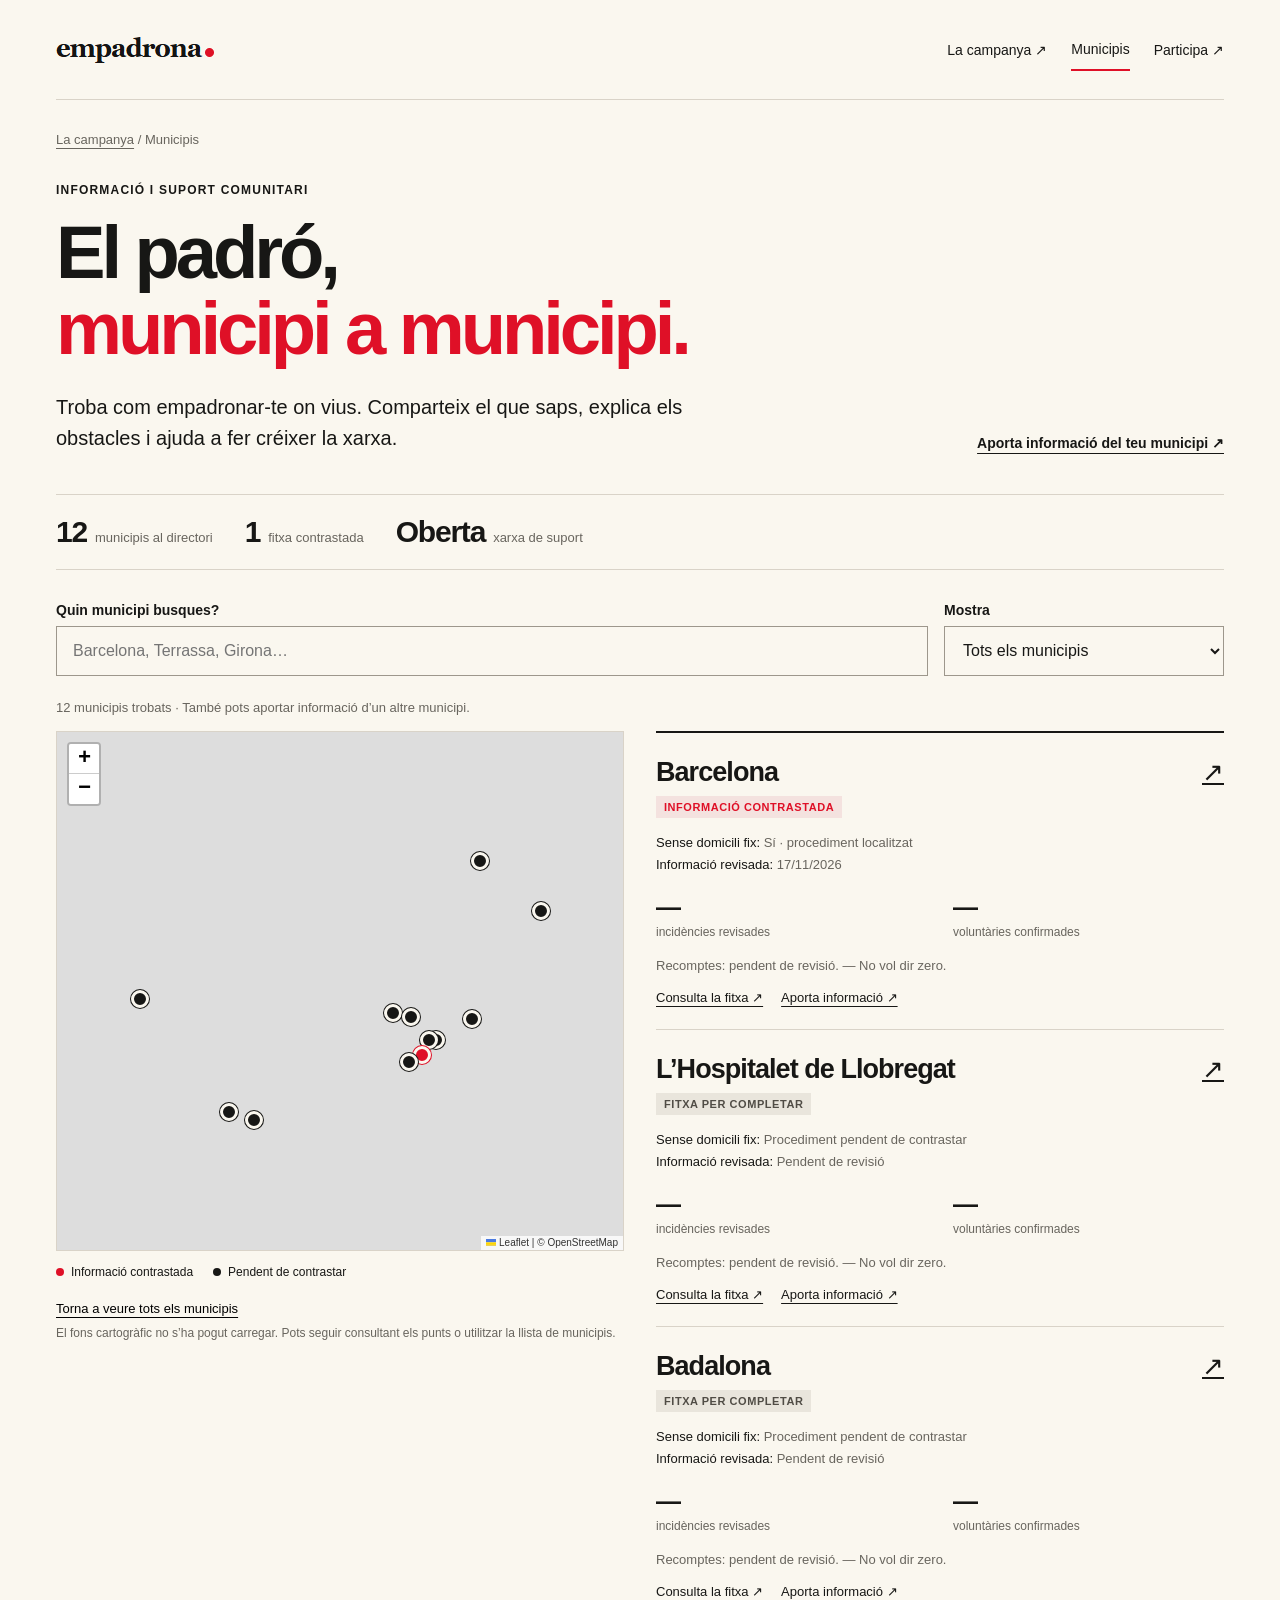
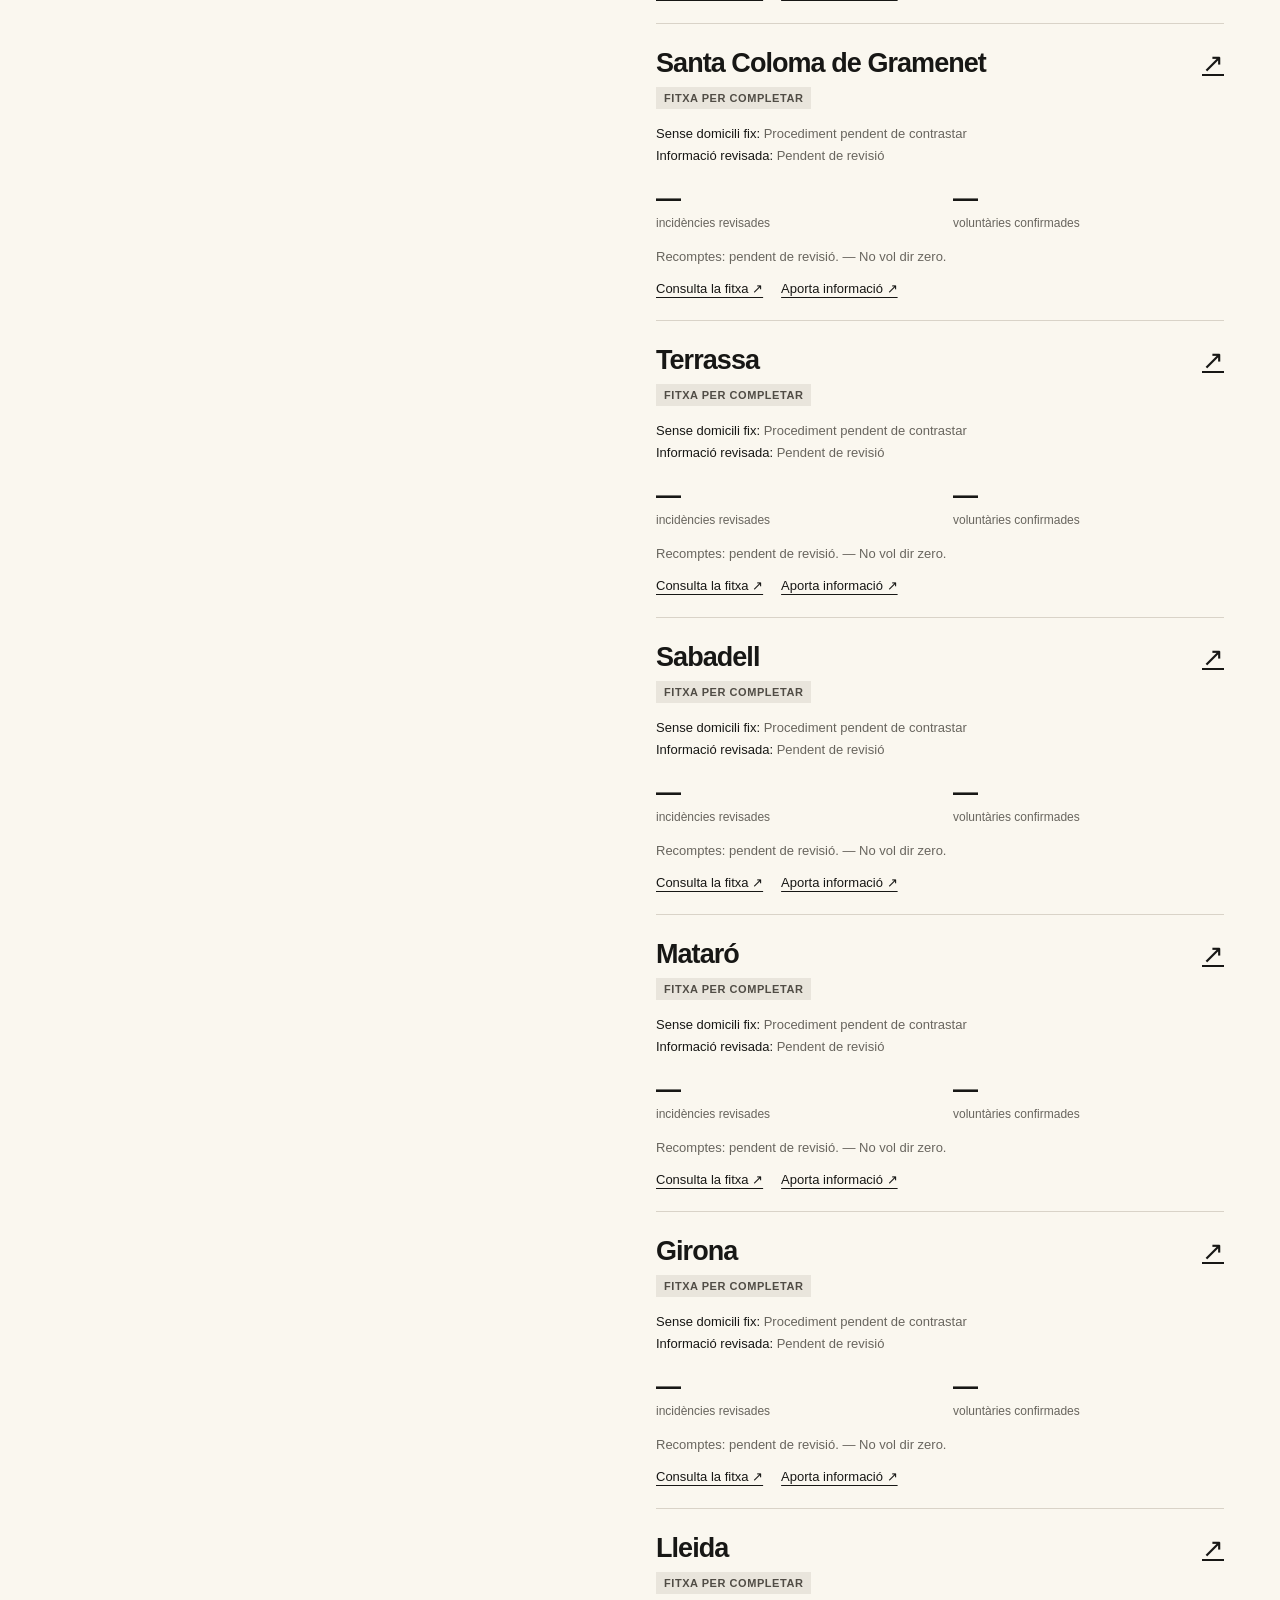
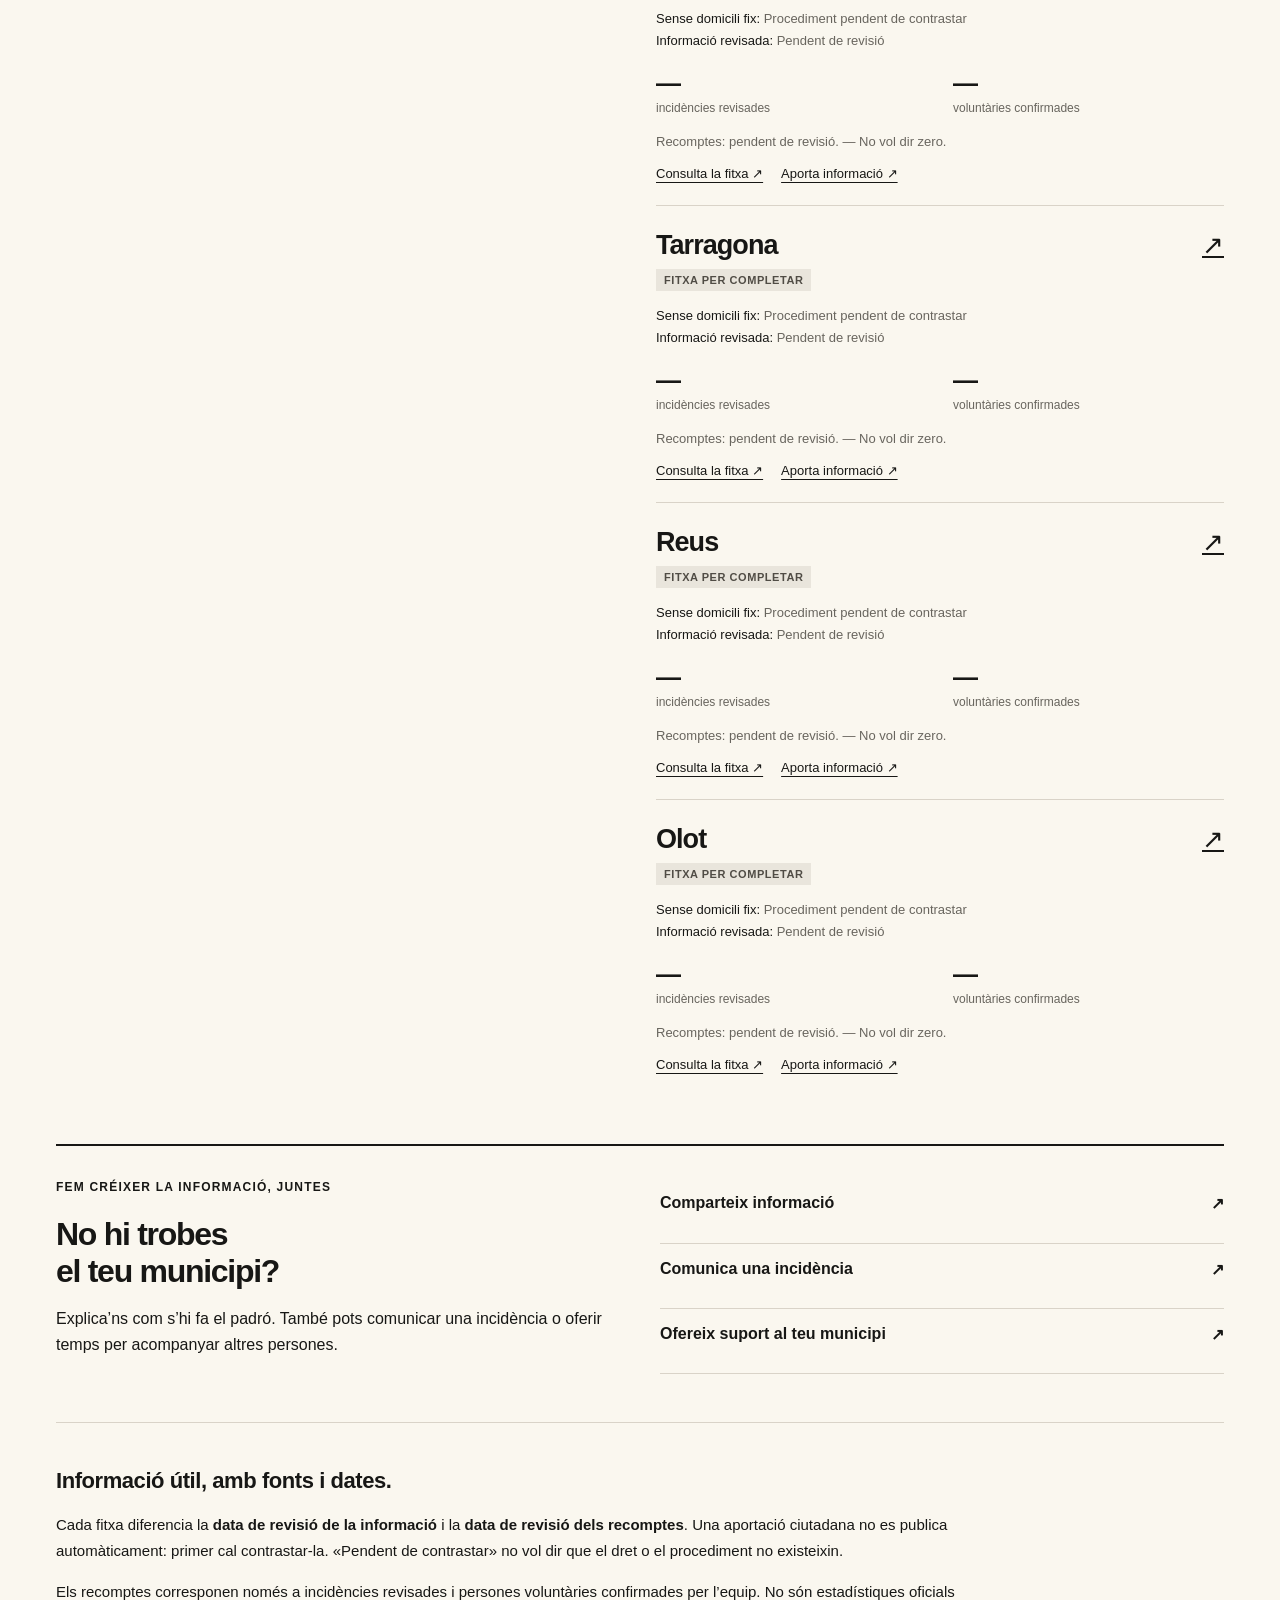
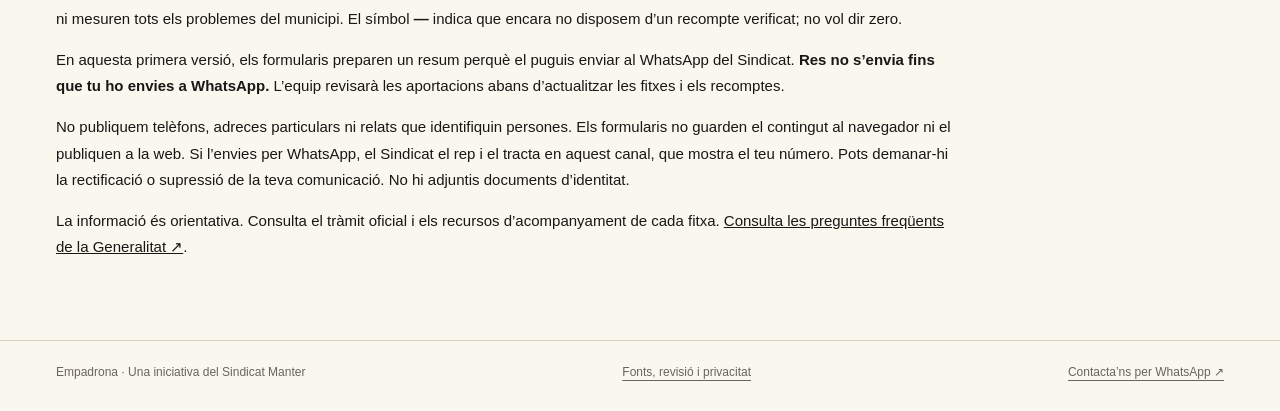
==== municipis/index.html @ 637e388c "Add municipal padró portal, Barcelona guide, map and community participation" ====
<!doctype html><html lang="ca"><head><meta charset="utf-8"><meta name="viewport" content="width=device-width,initial-scale=1"><meta name="description" content="Informació municipal sobre el padró, suport comunitari i comunicació d’incidències. Una iniciativa d’Empadrona."><meta name="referrer" content="strict-origin-when-cross-origin"><title>El padró, municipi a municipi — Empadrona</title><link rel="stylesheet" href="portal.css?v=1"><link rel="stylesheet" href="vendor/leaflet.css"></head><body><a class="skip-link" href="#contingut">Salta al contingut</a><header class="portal-header"><a class="logo" href="../" aria-label="Empadrona, torna a la campanya"><img src="../logo-empadrona.png" alt="empadrona." width="327" height="62"></a><nav class="portal-nav" aria-label="Navegació principal"><a href="../">La campanya ↗</a><a href="./" aria-current="page">Municipis</a><a href="participa.html">Participa ↗</a></nav></header><main id="contingut" class="portal-main"><div class="breadcrumb"><a href="../">La campanya</a> / Municipis</div><p class="eyebrow">Informació i suport comunitari</p><h1 class="portal-heading">El padró,<br><span class="red">municipi a municipi.</span></h1><div class="intro-row"><p class="lead">Troba com empadronar-te on vius. Comparteix el que saps, explica els obstacles i ajuda a fer créixer la xarxa.</p><a class="text-link" href="participa.html?tipus=informacio">Aporta informació del teu municipi ↗</a></div><div class="overview" aria-label="Estat del portal"><div><strong id="total-municipis">12</strong><span>municipis al directori</span></div><div><strong id="total-revisats">1</strong><span>fitxa contrastada</span></div><div><strong>Oberta</strong><span>xarxa de suport</span></div></div><form class="filters" id="filters" role="search"><div><label for="municipi-search">Quin municipi busques?</label><input id="municipi-search" name="q" type="search" placeholder="Barcelona, Terrassa, Girona…" autocomplete="off"></div><div><label for="municipi-filter">Mostra</label><select id="municipi-filter" name="estat"><option value="all">Tots els municipis</option><option value="reviewed">Informació contrastada</option><option value="sdf">Via sense domicili fix localitzada</option><option value="pending">Informació pendent de contrastar</option></select></div></form><p id="result-count" class="result-count" aria-live="polite"></p><div class="explorer"><section class="map-panel" aria-label="Mapa dels municipis"><div id="municipi-map" class="map-frame" aria-label="Mapa interactiu dels municipis de Catalunya"><p class="map-placeholder">Carregant el mapa. També pots consultar tots els municipis a la llista.</p></div><div class="map-legend"><span>Informació contrastada</span><span>Pendent de contrastar</span></div><button id="reset-map" type="button" class="map-reset" hidden>Torna a veure tots els municipis</button><p class="map-note" id="map-note">Els punts indiquen municipis, mai domicilis de persones. El mapa utilitza OpenStreetMap; la llista funciona encara que el mapa no es carregui.</p></section><section aria-label="Llista de municipis" id="municipality-list"></section></div><section class="join-band"><div><p class="eyebrow">Fem créixer la informació, juntes</p><h2>No hi trobes<br>el teu municipi?</h2><p>Explica’ns com s’hi fa el padró. També pots comunicar una incidència o oferir temps per acompanyar altres persones.</p></div><div class="join-links"><a href="participa.html?tipus=informacio">Comparteix informació <span aria-hidden="true">↗</span></a><a href="participa.html?tipus=incidencia">Comunica una incidència <span aria-hidden="true">↗</span></a><a href="participa.html?tipus=voluntariat">Ofereix suport al teu municipi <span aria-hidden="true">↗</span></a></div></section><section class="method" id="com-funciona"><h2>Informació útil, amb fonts i dates.</h2><p>Cada fitxa diferencia la <strong>data de revisió de la informació</strong> i la <strong>data de revisió dels recomptes</strong>. Una aportació ciutadana no es publica automàticament: primer cal contrastar-la. «Pendent de contrastar» no vol dir que el dret o el procediment no existeixin.</p><p>Els recomptes corresponen només a incidències revisades i persones voluntàries confirmades per l’equip. No són estadístiques oficials ni mesuren tots els problemes del municipi. El símbol <strong>—</strong> indica que encara no disposem d’un recompte verificat; no vol dir zero.</p><p>En aquesta primera versió, els formularis preparen un resum perquè el puguis enviar al WhatsApp del Sindicat. <strong>Res no s’envia fins que tu ho envies a WhatsApp.</strong> L’equip revisarà les aportacions abans d’actualitzar les fitxes i els recomptes.</p><p>No publiquem telèfons, adreces particulars ni relats que identifiquin persones. Els formularis no guarden el contingut al navegador ni el publiquen a la web. Si l’envies per WhatsApp, el Sindicat el rep i el tracta en aquest canal, que mostra el teu número. Pots demanar-hi la rectificació o supressió de la teva comunicació. No hi adjuntis documents d’identitat.</p><p>La informació és orientativa. Consulta el tràmit oficial i els recursos d’acompanyament de cada fitxa. <a href="https://igualtat.gencat.cat/ca/ambits-dactuacio/drets-humans-i-igualtat-de-tracte/lempadronament/preguntes-frequents/" target="_blank" rel="noopener noreferrer">Consulta les preguntes freqüents de la Generalitat ↗</a>.</p></section><noscript><p class="notice">Activa JavaScript per cercar i veure les fitxes. Mentrestant, pots consultar <a href="https://seuelectronica.ajuntament.barcelona.cat/APPS/portaltramits/ca/ciudadano/descripcio/T135i/default.html">el tràmit oficial de Barcelona</a> o <a href="https://wa.me/message/YTVZVM6U35NHD1">contactar amb el Sindicat per WhatsApp</a>.</p></noscript></main><footer class="portal-footer"><span>Empadrona · Una iniciativa del Sindicat Manter</span><a href="./#com-funciona">Fonts, revisió i privacitat</a><a href="https://wa.me/message/YTVZVM6U35NHD1">Contacta’ns per WhatsApp ↗</a></footer><script src="vendor/leaflet.js" defer></script><script type="module" src="portal.js?v=1"></script></body></html>
---- municipis/portal.css ----
@import url('../style.css?v=12');
.skip-link{position:absolute;top:-100px;left:20px;z-index:9999;background:var(--paper);padding:12px}.skip-link:focus{top:8px}.portal-header{min-height:100px}.portal-nav{display:flex;gap:24px;align-items:center;flex-wrap:wrap}.portal-nav a{font-size:14px;text-decoration:none;padding:12px 0}.portal-nav a[aria-current]{border-bottom:2px solid var(--red)}.portal-nav a:hover{color:var(--red)}.portal-main,.portal-footer{max-width:1280px;margin:auto;padding-inline:clamp(24px,4.4vw,56px)}.portal-main{padding-block:32px 64px}.breadcrumb{font-size:13px;color:var(--muted);margin-bottom:36px}.breadcrumb a{text-underline-offset:4px}.eyebrow{font-size:12px;letter-spacing:.1em;font-weight:700;text-transform:uppercase;margin:0 0 18px}.portal-heading{font-size:clamp(42px,5.8vw,76px);line-height:1.03;letter-spacing:-.055em;max-width:940px;margin-bottom:24px}.red{color:var(--red)}.lead{font-size:20px;line-height:1.55;max-width:710px;margin:0}.intro-row{display:flex;gap:32px;justify-content:space-between;align-items:end;margin-bottom:40px}.intro-row .text-link{flex:none}.text-link{font-weight:700;font-size:14px;text-underline-offset:5px;line-height:1.6}.text-link:hover{color:var(--red)}.overview{display:flex;gap:32px;border-top:1px solid var(--rule);border-bottom:1px solid var(--rule);padding:20px 0;margin:32px 0 0;flex-wrap:wrap}.overview strong{font-size:30px;letter-spacing:-.04em;margin-right:8px}.overview span{font-size:13px;color:var(--muted)}.filters{display:grid;grid-template-columns:1fr 280px;gap:16px;margin:32px 0 24px}label,.field-label{font-size:14px;font-weight:700;display:block;margin-bottom:8px}input,select,textarea{font:inherit;font-size:16px;color:var(--ink);background:transparent;border:1px solid #9d978c;border-radius:0;padding:14px;width:100%;min-height:50px}input:focus,select:focus,textarea:focus{outline:2px solid var(--red);outline-offset:2px}textarea{resize:vertical;line-height:1.6}input[type=checkbox]{width:20px;min-height:20px;height:20px;accent-color:var(--red);flex:none}input[type=search]{padding-left:16px}small,.small{font-size:13px;line-height:1.6;color:var(--muted)}.result-count{font-size:13px;color:var(--muted);margin:0 0 16px}.explorer{display:grid;grid-template-columns:1fr 1fr;gap:32px;align-items:start}.map-panel{position:sticky;top:20px}.map-frame{height:520px;width:100%;border:1px solid var(--rule);background:#e8e4d9;position:relative}.map-frame .leaflet-tile-pane{filter:grayscale(1) contrast(.92)}.map-frame .leaflet-popup-content-wrapper,.map-frame .leaflet-popup-tip{background:var(--paper);color:var(--ink);border-radius:0}.map-frame .leaflet-popup-content{font-family:var(--sans);line-height:1.6;min-width:175px}.map-frame .leaflet-popup-content a{color:var(--red);font-weight:700}.map-frame .leaflet-control-attribution{font-size:10px}.map-frame .leaflet-control-attribution a{color:#333}.map-pin{background:transparent;border:0}.map-pin span{display:block;width:18px;height:18px;border:3px solid var(--paper);border-radius:50%;background:var(--ink);box-shadow:0 0 0 1px var(--ink)}.map-pin.reviewed span{background:var(--red);box-shadow:0 0 0 1px var(--red)}.map-pin:focus-visible{outline:3px solid var(--red);outline-offset:6px}.map-legend{display:flex;gap:20px;padding:14px 0;flex-wrap:wrap;font-size:12px}.map-legend span:before{content:'';width:8px;height:8px;border-radius:50%;display:inline-block;background:var(--red);margin-right:7px}.map-legend span:last-child:before{background:var(--ink)}.map-note{margin:0;font-size:12px;line-height:1.6;color:var(--muted)}.map-placeholder{padding:24px;max-width:360px;line-height:1.6}.map-reset{border:0;padding:8px 0;background:none;font-size:13px;text-decoration:underline;text-underline-offset:4px}.municipality-card{border-top:1px solid var(--rule);padding:24px 0}.municipality-card:first-child{border-top:2px solid var(--ink)}.card-top{display:flex;justify-content:space-between;gap:16px}.card-top h2{font-size:27px;letter-spacing:-.035em;line-height:1.15;margin:0 0 8px}.card-top h2 a{text-decoration:none}.card-top h2 a:hover{color:var(--red)}.card-top .arrow{font-size:26px}.tag{font-size:11px;text-transform:uppercase;letter-spacing:.05em;font-weight:700;display:inline-block;padding:5px 8px;background:#e9e5dc;color:#504c45}.tag.verified{color:var(--red);background:#f4e2df}.card-meta{font-size:13px;line-height:1.7;margin:14px 0;color:var(--muted)}.card-meta b{color:var(--ink);font-weight:500}.counts{display:flex;gap:26px;margin:16px 0}.counts div{flex:1}.counts strong{font-size:25px;display:block;line-height:1.2}.counts span{font-size:12px;color:var(--muted)}.card-actions{display:flex;gap:18px;flex-wrap:wrap}.card-actions a{font-size:13px;text-underline-offset:4px}.empty-state{border-top:2px solid var(--ink);padding:26px 0;line-height:1.6}.join-band{margin-top:48px;border-top:2px solid var(--ink);padding-top:32px;display:grid;grid-template-columns:1fr 1fr;gap:40px}.join-band h2,.section-heading{font-size:32px;letter-spacing:-.04em;line-height:1.15;margin:0 0 16px}.join-band p{line-height:1.65;margin-top:0}.join-links{display:grid;gap:0}.join-links a{border-bottom:1px solid var(--rule);padding:16px 0;text-decoration:none;display:flex;justify-content:space-between;font-size:16px;font-weight:700}.join-links a:hover{color:var(--red)}.method{margin:48px 0 0;padding-top:26px;border-top:1px solid var(--rule)}.method h2{font-size:22px;letter-spacing:-.02em}.method p,.method li{font-size:15px;line-height:1.75;max-width:900px}.portal-footer{padding-block:24px 32px;border-top:1px solid var(--rule);display:flex;gap:24px;justify-content:space-between;flex-wrap:wrap;font-size:12px;color:var(--muted)}.portal-footer a{text-underline-offset:4px}.notice{border-left:3px solid var(--red);padding:16px 20px;background:#eeeae1;font-size:15px;line-height:1.65;margin:24px 0}.notice p{margin:0}.detail-grid{display:grid;grid-template-columns:minmax(0,1fr) 300px;gap:64px;margin-top:40px}.detail-content h2{font-size:27px;letter-spacing:-.035em;margin:36px 0 16px}.detail-content h2:first-child{margin-top:0}.detail-content p,.detail-content li{font-size:17px;line-height:1.75}.detail-content li{margin-bottom:8px}.detail-content ol,.detail-content ul{padding-left:22px}.detail-content a{overflow-wrap:anywhere;text-underline-offset:4px}.detail-content details{border-bottom:1px solid var(--rule);padding:18px 0}.detail-content summary{font-size:18px;font-weight:700;cursor:pointer;line-height:1.5}.detail-content details p{margin-bottom:4px}.detail-aside{border-top:2px solid var(--ink);align-self:start;padding-top:20px;position:sticky;top:24px}.detail-aside h2{font-size:20px;margin-top:0}.detail-aside dl{margin:0}.detail-aside dt{font-size:12px;color:var(--muted);margin:20px 0 6px}.detail-aside dd{margin:0;font-size:16px;line-height:1.5}.detail-aside .join-links{margin-top:24px}.detail-aside .join-links a{font-size:14px}.form-layout{display:grid;grid-template-columns:minmax(0,720px) 1fr;gap:64px;margin-top:36px}.form-field{margin-bottom:24px}.form-field small{display:block;margin-top:7px}.form-tabs{display:flex;gap:24px;flex-wrap:wrap;border-bottom:1px solid var(--rule);margin:28px 0 32px}.form-tabs a{font-size:14px;padding:12px 0;text-decoration:none}.form-tabs a[aria-current]{border-bottom:3px solid var(--red);font-weight:700}.checkbox-label{display:flex;gap:12px;font-weight:400;line-height:1.65;font-size:14px;align-items:start}.checkbox-label input{margin-top:2px}.submit-button{border:0;cursor:pointer}.form-aside{font-size:14px;line-height:1.75;border-top:2px solid var(--ink);padding-top:20px}.form-aside h2{font-size:21px;margin-top:0}.message-result{border-top:2px solid var(--ink);margin-top:36px;padding-top:24px}.message-result h2{font-size:26px;margin-top:0}.message-result textarea{font-size:14px;background:#f0ece3}.message-actions{display:flex;gap:16px;align-items:center;flex-wrap:wrap;margin:20px 0}.secondary-button{background:none;border:1px solid var(--ink);font-weight:700;min-height:54px;padding:12px 20px}.full-url{display:block;font-size:13px;overflow-wrap:anywhere;line-height:1.8}.home-portal-footer{width:min(100%,1280px);margin:auto;padding:20px clamp(24px,4.4vw,56px) 28px;display:flex;gap:24px;flex-wrap:wrap;color:var(--muted)}.home-portal-footer a{font-size:13px;text-underline-offset:5px}.home-portal-footer a:hover{color:var(--red)}[hidden]{display:none!important}
@media(max-width:950px){.detail-grid{gap:32px;grid-template-columns:minmax(0,1fr) 250px}.form-layout{gap:32px}.explorer{gap:24px}.card-top h2{font-size:24px}.map-frame{height:480px}}
@media(max-width:760px){.portal-header{gap:12px;flex-wrap:wrap;padding-block:16px}.portal-nav{gap:20px}.portal-nav a{font-size:13px;padding:8px 0}.portal-main{padding-top:24px}.breadcrumb{margin-bottom:28px}.intro-row{display:block;margin-bottom:24px}.intro-row .text-link{display:inline-block;margin-top:20px}.lead{font-size:18px}.overview{gap:24px}.overview strong{font-size:25px}.filters{grid-template-columns:1fr;margin-top:24px}.explorer{grid-template-columns:1fr}.map-panel{position:static}.map-frame{height:330px}.municipality-card{padding-block:22px}.join-band,.detail-grid,.form-layout{grid-template-columns:1fr;gap:28px}.detail-aside{position:static;grid-row:1}.detail-aside dl{display:grid;grid-template-columns:1fr 1fr;gap:0 20px}.detail-aside dt{margin-top:14px}.detail-aside .join-links{margin-top:18px}.detail-content p,.detail-content li{font-size:16px}.form-tabs{gap:18px}.form-tabs a{font-size:13px}.form-aside{grid-row:1}.form-aside p{margin-block:8px}.join-band{margin-top:32px}.portal-heading{font-size:clamp(40px,9vw,60px)}.portal-footer{gap:16px}}
---- municipis/vendor/leaflet.css ----
/* required styles */

.leaflet-pane,
.leaflet-tile,
.leaflet-marker-icon,
.leaflet-marker-shadow,
.leaflet-tile-container,
.leaflet-pane > svg,
.leaflet-pane > canvas,
.leaflet-zoom-box,
.leaflet-image-layer,
.leaflet-layer {
	position: absolute;
	left: 0;
	top: 0;
	}
.leaflet-container {
	overflow: hidden;
	}
.leaflet-tile,
.leaflet-marker-icon,
.leaflet-marker-shadow {
	-webkit-user-select: none;
	   -moz-user-select: none;
	        user-select: none;
	  -webkit-user-drag: none;
	}
/* Prevents IE11 from highlighting tiles in blue */
.leaflet-tile::selection {
	background: transparent;
}
/* Safari renders non-retina tile on retina better with this, but Chrome is worse */
.leaflet-safari .leaflet-tile {
	image-rendering: -webkit-optimize-contrast;
	}
/* hack that prevents hw layers "stretching" when loading new tiles */
.leaflet-safari .leaflet-tile-container {
	width: 1600px;
	height: 1600px;
	-webkit-transform-origin: 0 0;
	}
.leaflet-marker-icon,
.leaflet-marker-shadow {
	display: block;
	}
/* .leaflet-container svg: reset svg max-width decleration shipped in Joomla! (joomla.org) 3.x */
/* .leaflet-container img: map is broken in FF if you have max-width: 100% on tiles */
.leaflet-container .leaflet-overlay-pane svg {
	max-width: none !important;
	max-height: none !important;
	}
.leaflet-container .leaflet-marker-pane img,
.leaflet-container .leaflet-shadow-pane img,
.leaflet-container .leaflet-tile-pane img,
.leaflet-container img.leaflet-image-layer,
.leaflet-container .leaflet-tile {
	max-width: none !important;
	max-height: none !important;
	width: auto;
	padding: 0;
	}

.leaflet-container img.leaflet-tile {
	/* See: https://bugs.chromium.org/p/chromium/issues/detail?id=600120 */
	mix-blend-mode: plus-lighter;
}

.leaflet-container.leaflet-touch-zoom {
	-ms-touch-action: pan-x pan-y;
	touch-action: pan-x pan-y;
	}
.leaflet-container.leaflet-touch-drag {
	-ms-touch-action: pinch-zoom;
	/* Fallback for FF which doesn't support pinch-zoom */
	touch-action: none;
	touch-action: pinch-zoom;
}
.leaflet-container.leaflet-touch-drag.leaflet-touch-zoom {
	-ms-touch-action: none;
	touch-action: none;
}
.leaflet-container {
	-webkit-tap-highlight-color: transparent;
}
.leaflet-container a {
	-webkit-tap-highlight-color: rgba(51, 181, 229, 0.4);
}
.leaflet-tile {
	filter: inherit;
	visibility: hidden;
	}
.leaflet-tile-loaded {
	visibility: inherit;
	}
.leaflet-zoom-box {
	width: 0;
	height: 0;
	-moz-box-sizing: border-box;
	     box-sizing: border-box;
	z-index: 800;
	}
/* workaround for https://bugzilla.mozilla.org/show_bug.cgi?id=888319 */
.leaflet-overlay-pane svg {
	-moz-user-select: none;
	}

.leaflet-pane         { z-index: 400; }

.leaflet-tile-pane    { z-index: 200; }
.leaflet-overlay-pane { z-index: 400; }
.leaflet-shadow-pane  { z-index: 500; }
.leaflet-marker-pane  { z-index: 600; }
.leaflet-tooltip-pane   { z-index: 650; }
.leaflet-popup-pane   { z-index: 700; }

.leaflet-map-pane canvas { z-index: 100; }
.leaflet-map-pane svg    { z-index: 200; }

.leaflet-vml-shape {
	width: 1px;
	height: 1px;
	}
.lvml {
	behavior: url(#default#VML);
	display: inline-block;
	position: absolute;
	}


/* control positioning */

.leaflet-control {
	position: relative;
	z-index: 800;
	pointer-events: visiblePainted; /* IE 9-10 doesn't have auto */
	pointer-events: auto;
	}
.leaflet-top,
.leaflet-bottom {
	position: absolute;
	z-index: 1000;
	pointer-events: none;
	}
.leaflet-top {
	top: 0;
	}
.leaflet-right {
	right: 0;
	}
.leaflet-bottom {
	bottom: 0;
	}
.leaflet-left {
	left: 0;
	}
.leaflet-control {
	float: left;
	clear: both;
	}
.leaflet-right .leaflet-control {
	float: right;
	}
.leaflet-top .leaflet-control {
	margin-top: 10px;
	}
.leaflet-bottom .leaflet-control {
	margin-bottom: 10px;
	}
.leaflet-left .leaflet-control {
	margin-left: 10px;
	}
.leaflet-right .leaflet-control {
	margin-right: 10px;
	}


/* zoom and fade animations */

.leaflet-fade-anim .leaflet-popup {
	opacity: 0;
	-webkit-transition: opacity 0.2s linear;
	   -moz-transition: opacity 0.2s linear;
	        transition: opacity 0.2s linear;
	}
.leaflet-fade-anim .leaflet-map-pane .leaflet-popup {
	opacity: 1;
	}
.leaflet-zoom-animated {
	-webkit-transform-origin: 0 0;
	    -ms-transform-origin: 0 0;
	        transform-origin: 0 0;
	}
svg.leaflet-zoom-animated {
	will-change: transform;
}

.leaflet-zoom-anim .leaflet-zoom-animated {
	-webkit-transition: -webkit-transform 0.25s cubic-bezier(0,0,0.25,1);
	   -moz-transition:    -moz-transform 0.25s cubic-bezier(0,0,0.25,1);
	        transition:         transform 0.25s cubic-bezier(0,0,0.25,1);
	}
.leaflet-zoom-anim .leaflet-tile,
.leaflet-pan-anim .leaflet-tile {
	-webkit-transition: none;
	   -moz-transition: none;
	        transition: none;
	}

.leaflet-zoom-anim .leaflet-zoom-hide {
	visibility: hidden;
	}


/* cursors */

.leaflet-interactive {
	cursor: pointer;
	}
.leaflet-grab {
	cursor: -webkit-grab;
	cursor:    -moz-grab;
	cursor:         grab;
	}
.leaflet-crosshair,
.leaflet-crosshair .leaflet-interactive {
	cursor: crosshair;
	}
.leaflet-popup-pane,
.leaflet-control {
	cursor: auto;
	}
.leaflet-dragging .leaflet-grab,
.leaflet-dragging .leaflet-grab .leaflet-interactive,
.leaflet-dragging .leaflet-marker-draggable {
	cursor: move;
	cursor: -webkit-grabbing;
	cursor:    -moz-grabbing;
	cursor:         grabbing;
	}

/* marker & overlays interactivity */
.leaflet-marker-icon,
.leaflet-marker-shadow,
.leaflet-image-layer,
.leaflet-pane > svg path,
.leaflet-tile-container {
	pointer-events: none;
	}

.leaflet-marker-icon.leaflet-interactive,
.leaflet-image-layer.leaflet-interactive,
.leaflet-pane > svg path.leaflet-interactive,
svg.leaflet-image-layer.leaflet-interactive path {
	pointer-events: visiblePainted; /* IE 9-10 doesn't have auto */
	pointer-events: auto;
	}

/* visual tweaks */

.leaflet-container {
	background: #ddd;
	outline-offset: 1px;
	}
.leaflet-container a {
	color: #0078A8;
	}
.leaflet-zoom-box {
	border: 2px dotted #38f;
	background: rgba(255,255,255,0.5);
	}


/* general typography */
.leaflet-container {
	font-family: "Helvetica Neue", Arial, Helvetica, sans-serif;
	font-size: 12px;
	font-size: 0.75rem;
	line-height: 1.5;
	}


/* general toolbar styles */

.leaflet-bar {
	box-shadow: 0 1px 5px rgba(0,0,0,0.65);
	border-radius: 4px;
	}
.leaflet-bar a {
	background-color: #fff;
	border-bottom: 1px solid #ccc;
	width: 26px;
	height: 26px;
	line-height: 26px;
	display: block;
	text-align: center;
	text-decoration: none;
	color: black;
	}
.leaflet-bar a,
.leaflet-control-layers-toggle {
	background-position: 50% 50%;
	background-repeat: no-repeat;
	display: block;
	}
.leaflet-bar a:hover,
.leaflet-bar a:focus {
	background-color: #f4f4f4;
	}
.leaflet-bar a:first-child {
	border-top-left-radius: 4px;
	border-top-right-radius: 4px;
	}
.leaflet-bar a:last-child {
	border-bottom-left-radius: 4px;
	border-bottom-right-radius: 4px;
	border-bottom: none;
	}
.leaflet-bar a.leaflet-disabled {
	cursor: default;
	background-color: #f4f4f4;
	color: #bbb;
	}

.leaflet-touch .leaflet-bar a {
	width: 30px;
	height: 30px;
	line-height: 30px;
	}
.leaflet-touch .leaflet-bar a:first-child {
	border-top-left-radius: 2px;
	border-top-right-radius: 2px;
	}
.leaflet-touch .leaflet-bar a:last-child {
	border-bottom-left-radius: 2px;
	border-bottom-right-radius: 2px;
	}

/* zoom control */

.leaflet-control-zoom-in,
.leaflet-control-zoom-out {
	font: bold 18px 'Lucida Console', Monaco, monospace;
	text-indent: 1px;
	}

.leaflet-touch .leaflet-control-zoom-in, .leaflet-touch .leaflet-control-zoom-out  {
	font-size: 22px;
	}


/* layers control */

.leaflet-control-layers {
	box-shadow: 0 1px 5px rgba(0,0,0,0.4);
	background: #fff;
	border-radius: 5px;
	}
.leaflet-control-layers-toggle {
	background-image: url(images/layers.png);
	width: 36px;
	height: 36px;
	}
.leaflet-retina .leaflet-control-layers-toggle {
	background-image: url(images/layers-2x.png);
	background-size: 26px 26px;
	}
.leaflet-touch .leaflet-control-layers-toggle {
	width: 44px;
	height: 44px;
	}
.leaflet-control-layers .leaflet-control-layers-list,
.leaflet-control-layers-expanded .leaflet-control-layers-toggle {
	display: none;
	}
.leaflet-control-layers-expanded .leaflet-control-layers-list {
	display: block;
	position: relative;
	}
.leaflet-control-layers-expanded {
	padding: 6px 10px 6px 6px;
	color: #333;
	background: #fff;
	}
.leaflet-control-layers-scrollbar {
	overflow-y: scroll;
	overflow-x: hidden;
	padding-right: 5px;
	}
.leaflet-control-layers-selector {
	margin-top: 2px;
	position: relative;
	top: 1px;
	}
.leaflet-control-layers label {
	display: block;
	font-size: 13px;
	font-size: 1.08333em;
	}
.leaflet-control-layers-separator {
	height: 0;
	border-top: 1px solid #ddd;
	margin: 5px -10px 5px -6px;
	}

/* Default icon URLs */
.leaflet-default-icon-path { /* used only in path-guessing heuristic, see L.Icon.Default */
	background-image: url(images/marker-icon.png);
	}


/* attribution and scale controls */

.leaflet-container .leaflet-control-attribution {
	background: #fff;
	background: rgba(255, 255, 255, 0.8);
	margin: 0;
	}
.leaflet-control-attribution,
.leaflet-control-scale-line {
	padding: 0 5px;
	color: #333;
	line-height: 1.4;
	}
.leaflet-control-attribution a {
	text-decoration: none;
	}
.leaflet-control-attribution a:hover,
.leaflet-control-attribution a:focus {
	text-decoration: underline;
	}
.leaflet-attribution-flag {
	display: inline !important;
	vertical-align: baseline !important;
	width: 1em;
	height: 0.6669em;
	}
.leaflet-left .leaflet-control-scale {
	margin-left: 5px;
	}
.leaflet-bottom .leaflet-control-scale {
	margin-bottom: 5px;
	}
.leaflet-control-scale-line {
	border: 2px solid #777;
	border-top: none;
	line-height: 1.1;
	padding: 2px 5px 1px;
	white-space: nowrap;
	-moz-box-sizing: border-box;
	     box-sizing: border-box;
	background: rgba(255, 255, 255, 0.8);
	text-shadow: 1px 1px #fff;
	}
.leaflet-control-scale-line:not(:first-child) {
	border-top: 2px solid #777;
	border-bottom: none;
	margin-top: -2px;
	}
.leaflet-control-scale-line:not(:first-child):not(:last-child) {
	border-bottom: 2px solid #777;
	}

.leaflet-touch .leaflet-control-attribution,
.leaflet-touch .leaflet-control-layers,
.leaflet-touch .leaflet-bar {
	box-shadow: none;
	}
.leaflet-touch .leaflet-control-layers,
.leaflet-touch .leaflet-bar {
	border: 2px solid rgba(0,0,0,0.2);
	background-clip: padding-box;
	}


/* popup */

.leaflet-popup {
	position: absolute;
	text-align: center;
	margin-bottom: 20px;
	}
.leaflet-popup-content-wrapper {
	padding: 1px;
	text-align: left;
	border-radius: 12px;
	}
.leaflet-popup-content {
	margin: 13px 24px 13px 20px;
	line-height: 1.3;
	font-size: 13px;
	font-size: 1.08333em;
	min-height: 1px;
	}
.leaflet-popup-content p {
	margin: 17px 0;
	margin: 1.3em 0;
	}
.leaflet-popup-tip-container {
	width: 40px;
	height: 20px;
	position: absolute;
	left: 50%;
	margin-top: -1px;
	margin-left: -20px;
	overflow: hidden;
	pointer-events: none;
	}
.leaflet-popup-tip {
	width: 17px;
	height: 17px;
	padding: 1px;

	margin: -10px auto 0;
	pointer-events: auto;

	-webkit-transform: rotate(45deg);
	   -moz-transform: rotate(45deg);
	    -ms-transform: rotate(45deg);
	        transform: rotate(45deg);
	}
.leaflet-popup-content-wrapper,
.leaflet-popup-tip {
	background: white;
	color: #333;
	box-shadow: 0 3px 14px rgba(0,0,0,0.4);
	}
.leaflet-container a.leaflet-popup-close-button {
	position: absolute;
	top: 0;
	right: 0;
	border: none;
	text-align: center;
	width: 24px;
	height: 24px;
	font: 16px/24px Tahoma, Verdana, sans-serif;
	color: #757575;
	text-decoration: none;
	background: transparent;
	}
.leaflet-container a.leaflet-popup-close-button:hover,
.leaflet-container a.leaflet-popup-close-button:focus {
	color: #585858;
	}
.leaflet-popup-scrolled {
	overflow: auto;
	}

.leaflet-oldie .leaflet-popup-content-wrapper {
	-ms-zoom: 1;
	}
.leaflet-oldie .leaflet-popup-tip {
	width: 24px;
	margin: 0 auto;

	-ms-filter: "progid:DXImageTransform.Microsoft.Matrix(M11=0.70710678, M12=0.70710678, M21=-0.70710678, M22=0.70710678)";
	filter: progid:DXImageTransform.Microsoft.Matrix(M11=0.70710678, M12=0.70710678, M21=-0.70710678, M22=0.70710678);
	}

.leaflet-oldie .leaflet-control-zoom,
.leaflet-oldie .leaflet-control-layers,
.leaflet-oldie .leaflet-popup-content-wrapper,
.leaflet-oldie .leaflet-popup-tip {
	border: 1px solid #999;
	}


/* div icon */

.leaflet-div-icon {
	background: #fff;
	border: 1px solid #666;
	}


/* Tooltip */
/* Base styles for the element that has a tooltip */
.leaflet-tooltip {
	position: absolute;
	padding: 6px;
	background-color: #fff;
	border: 1px solid #fff;
	border-radius: 3px;
	color: #222;
	white-space: nowrap;
	-webkit-user-select: none;
	-moz-user-select: none;
	-ms-user-select: none;
	user-select: none;
	pointer-events: none;
	box-shadow: 0 1px 3px rgba(0,0,0,0.4);
	}
.leaflet-tooltip.leaflet-interactive {
	cursor: pointer;
	pointer-events: auto;
	}
.leaflet-tooltip-top:before,
.leaflet-tooltip-bottom:before,
.leaflet-tooltip-left:before,
.leaflet-tooltip-right:before {
	position: absolute;
	pointer-events: none;
	border: 6px solid transparent;
	background: transparent;
	content: "";
	}

/* Directions */

.leaflet-tooltip-bottom {
	margin-top: 6px;
}
.leaflet-tooltip-top {
	margin-top: -6px;
}
.leaflet-tooltip-bottom:before,
.leaflet-tooltip-top:before {
	left: 50%;
	margin-left: -6px;
	}
.leaflet-tooltip-top:before {
	bottom: 0;
	margin-bottom: -12px;
	border-top-color: #fff;
	}
.leaflet-tooltip-bottom:before {
	top: 0;
	margin-top: -12px;
	margin-left: -6px;
	border-bottom-color: #fff;
	}
.leaflet-tooltip-left {
	margin-left: -6px;
}
.leaflet-tooltip-right {
	margin-left: 6px;
}
.leaflet-tooltip-left:before,
.leaflet-tooltip-right:before {
	top: 50%;
	margin-top: -6px;
	}
.leaflet-tooltip-left:before {
	right: 0;
	margin-right: -12px;
	border-left-color: #fff;
	}
.leaflet-tooltip-right:before {
	left: 0;
	margin-left: -12px;
	border-right-color: #fff;
	}

/* Printing */

@media print {
	/* Prevent printers from removing background-images of controls. */
	.leaflet-control {
		-webkit-print-color-adjust: exact;
		print-color-adjust: exact;
		}
	}
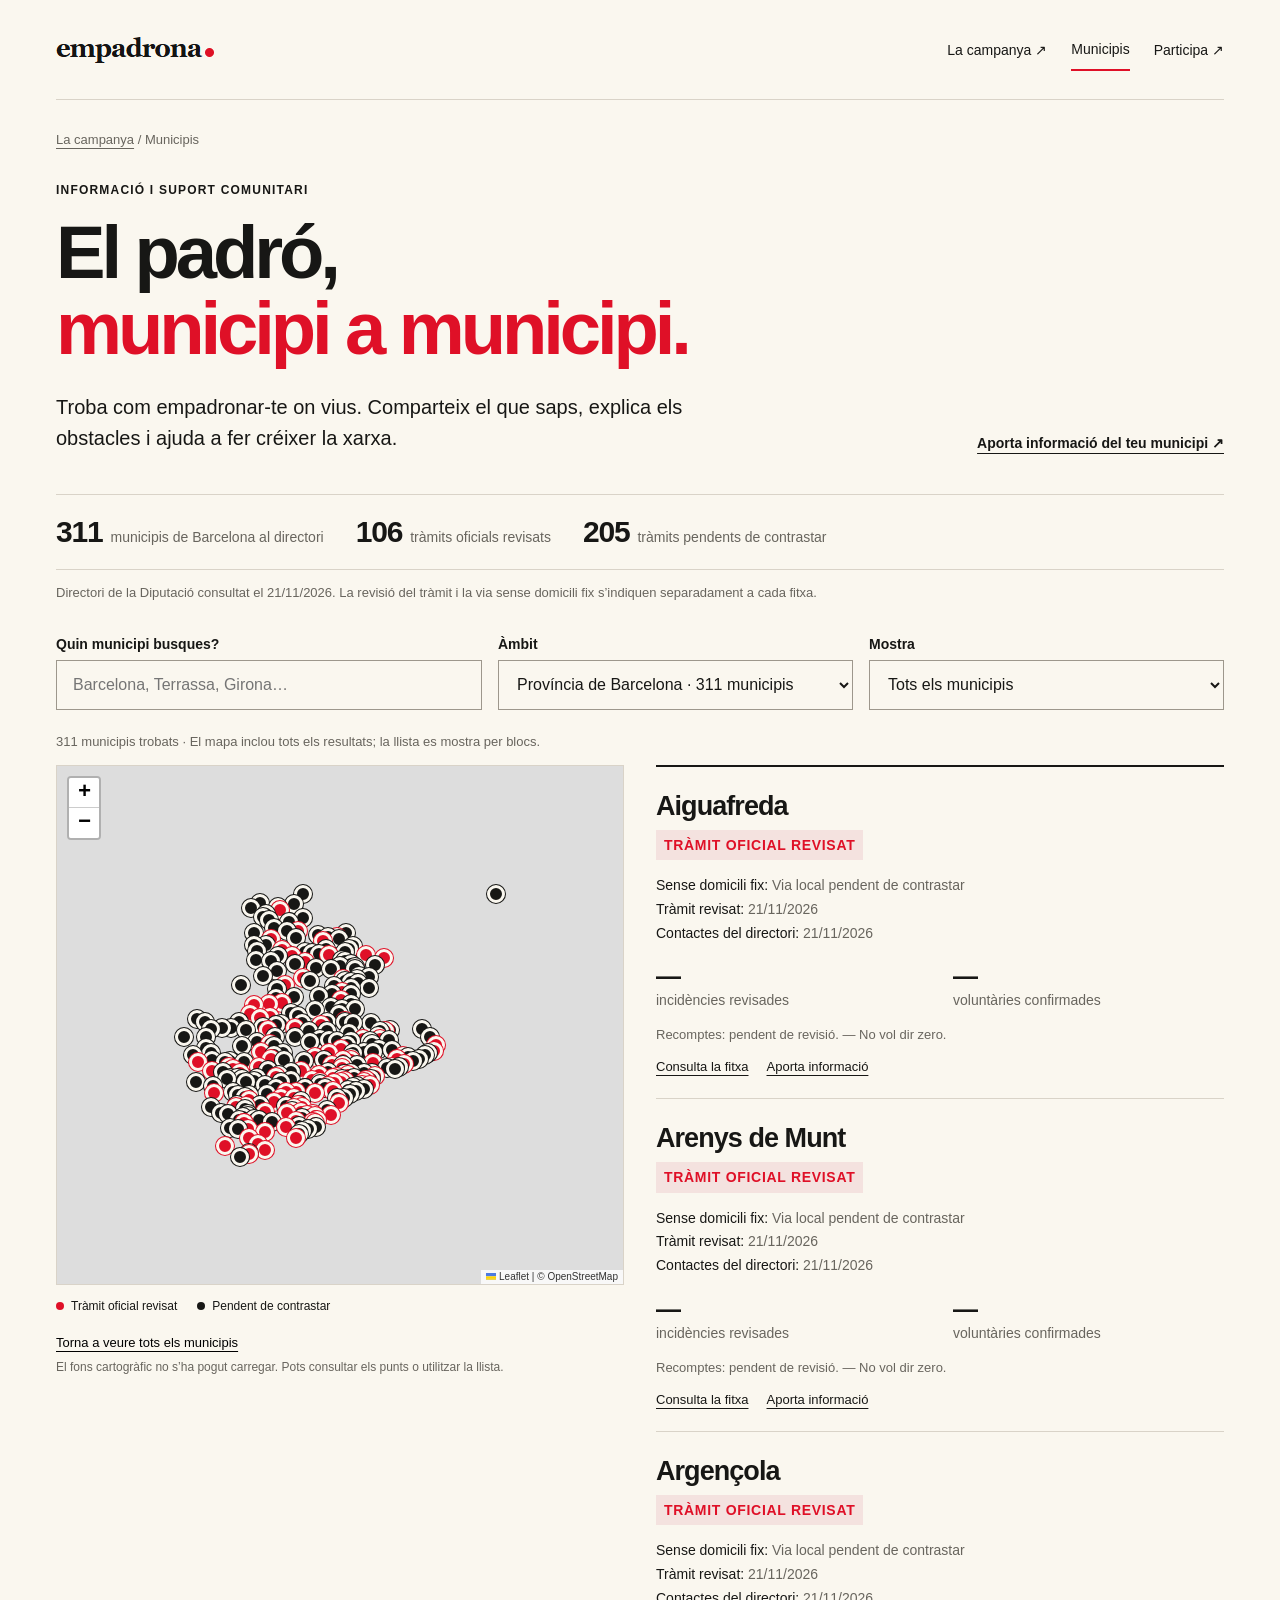
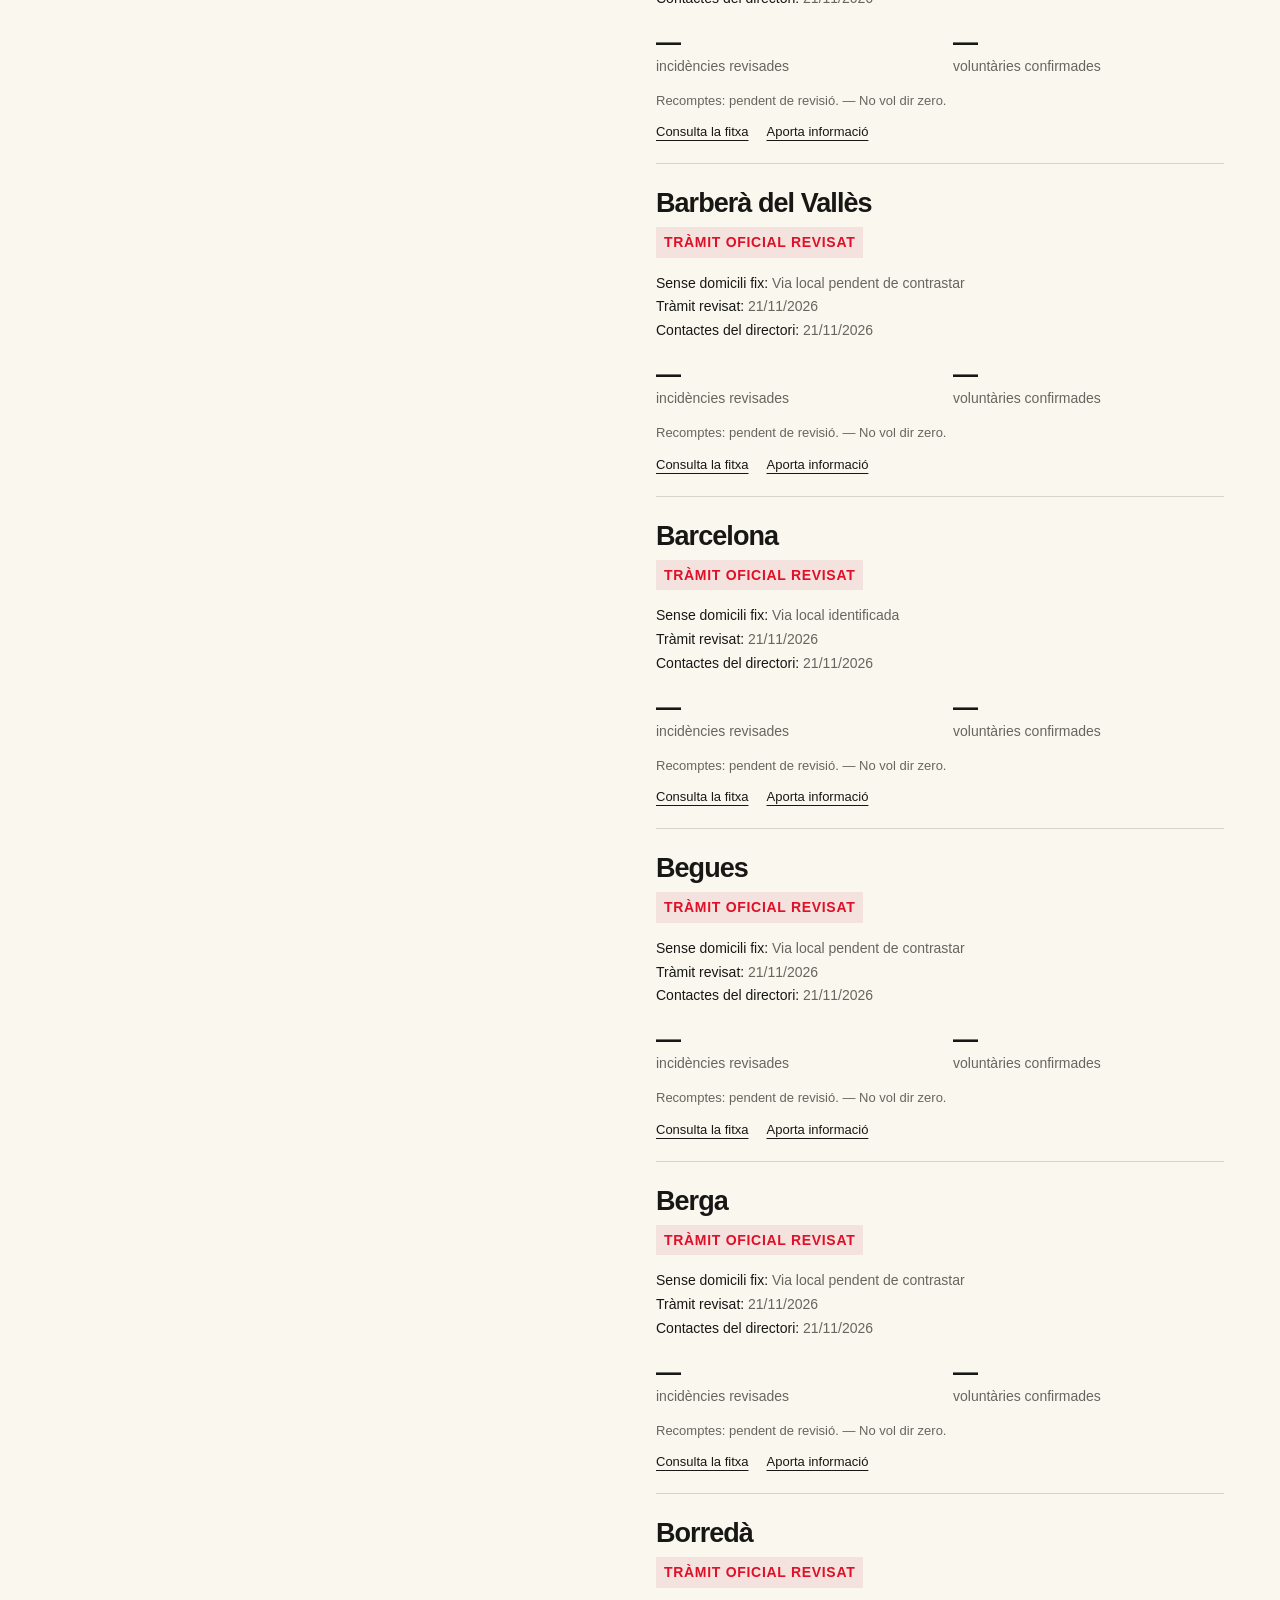
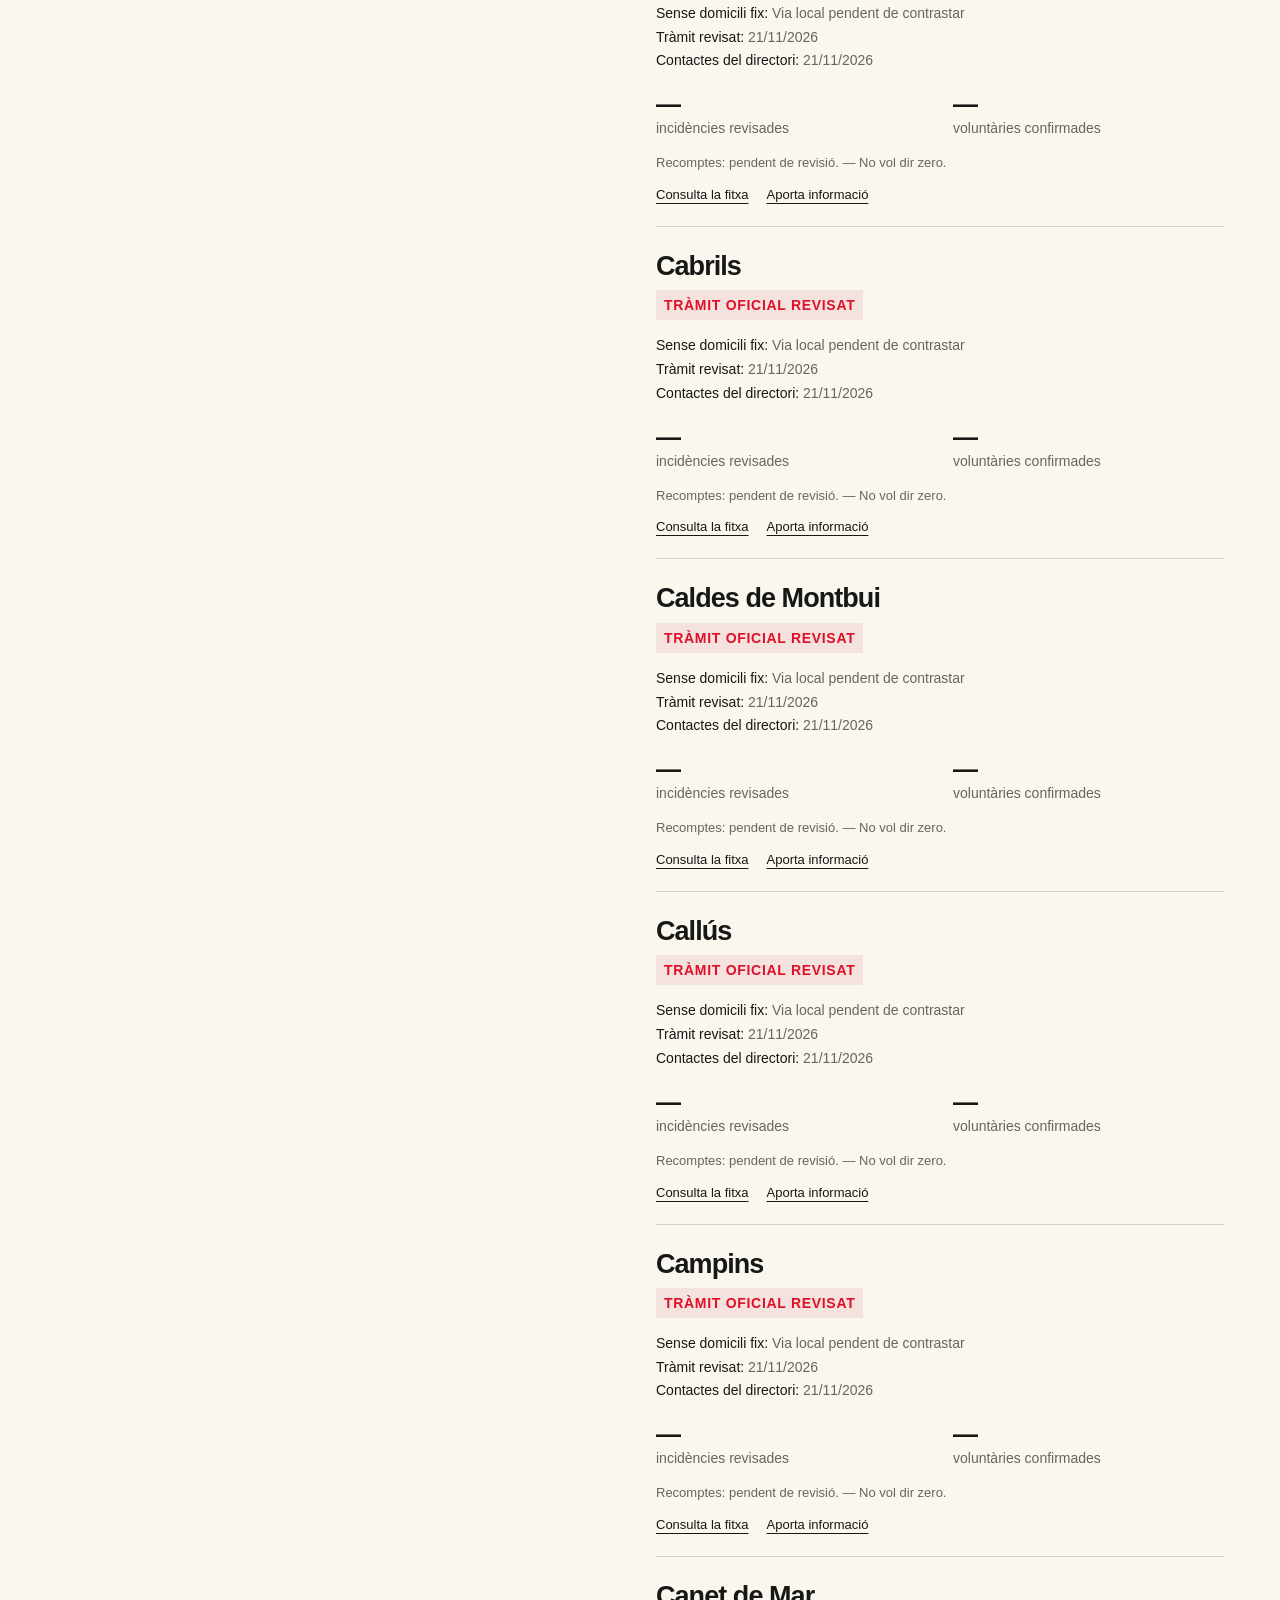
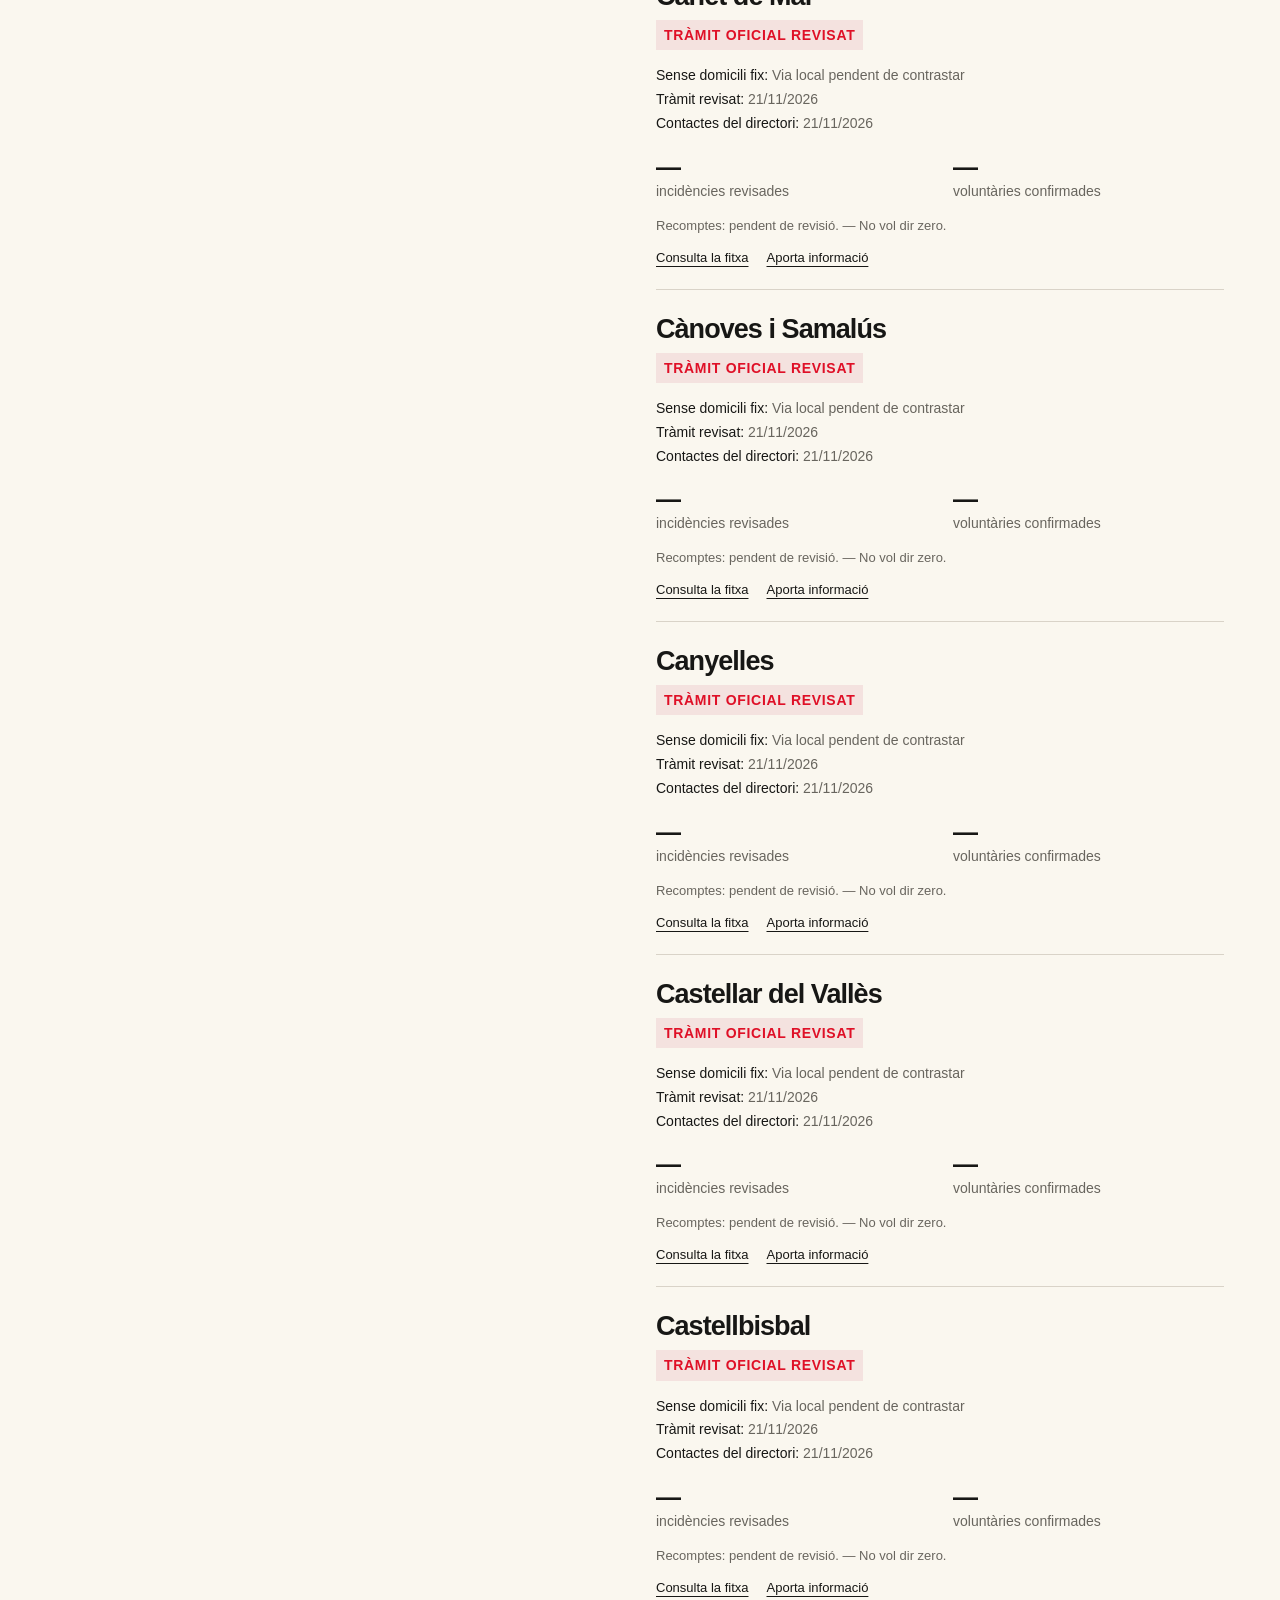
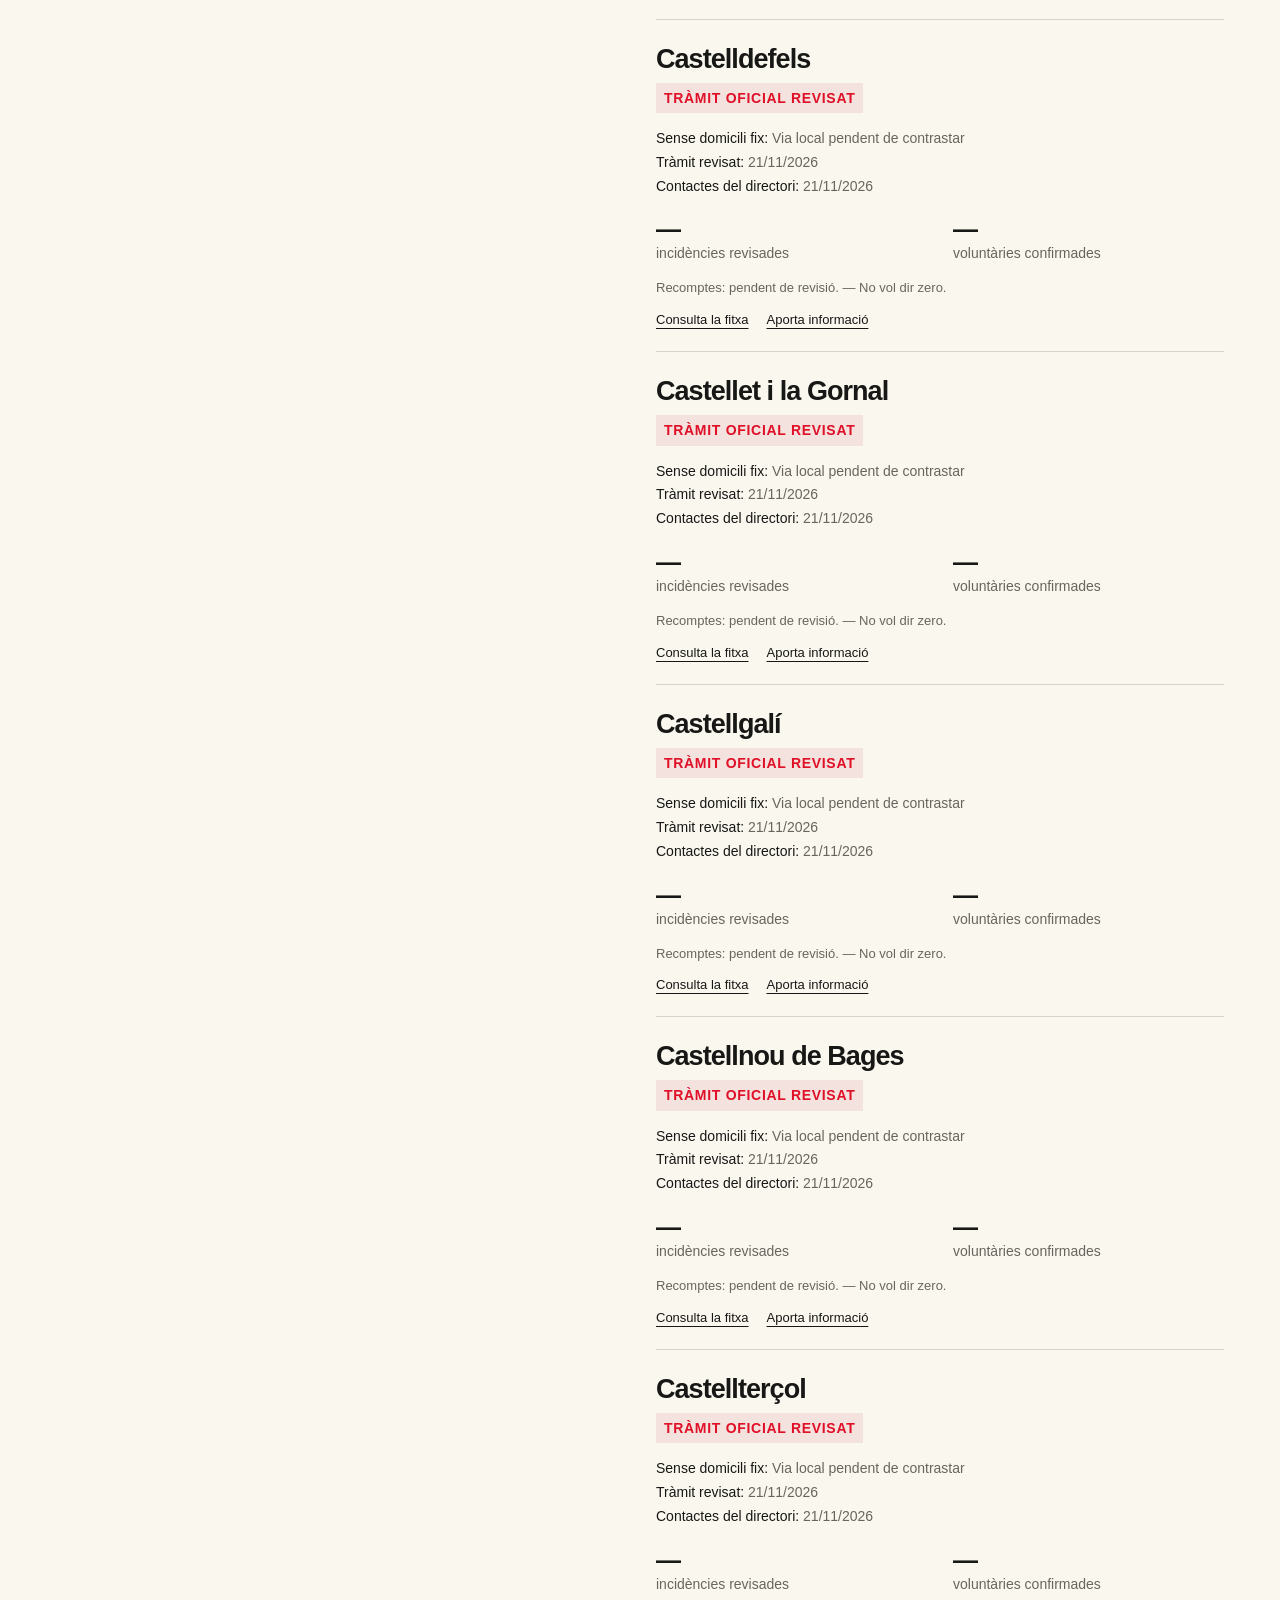
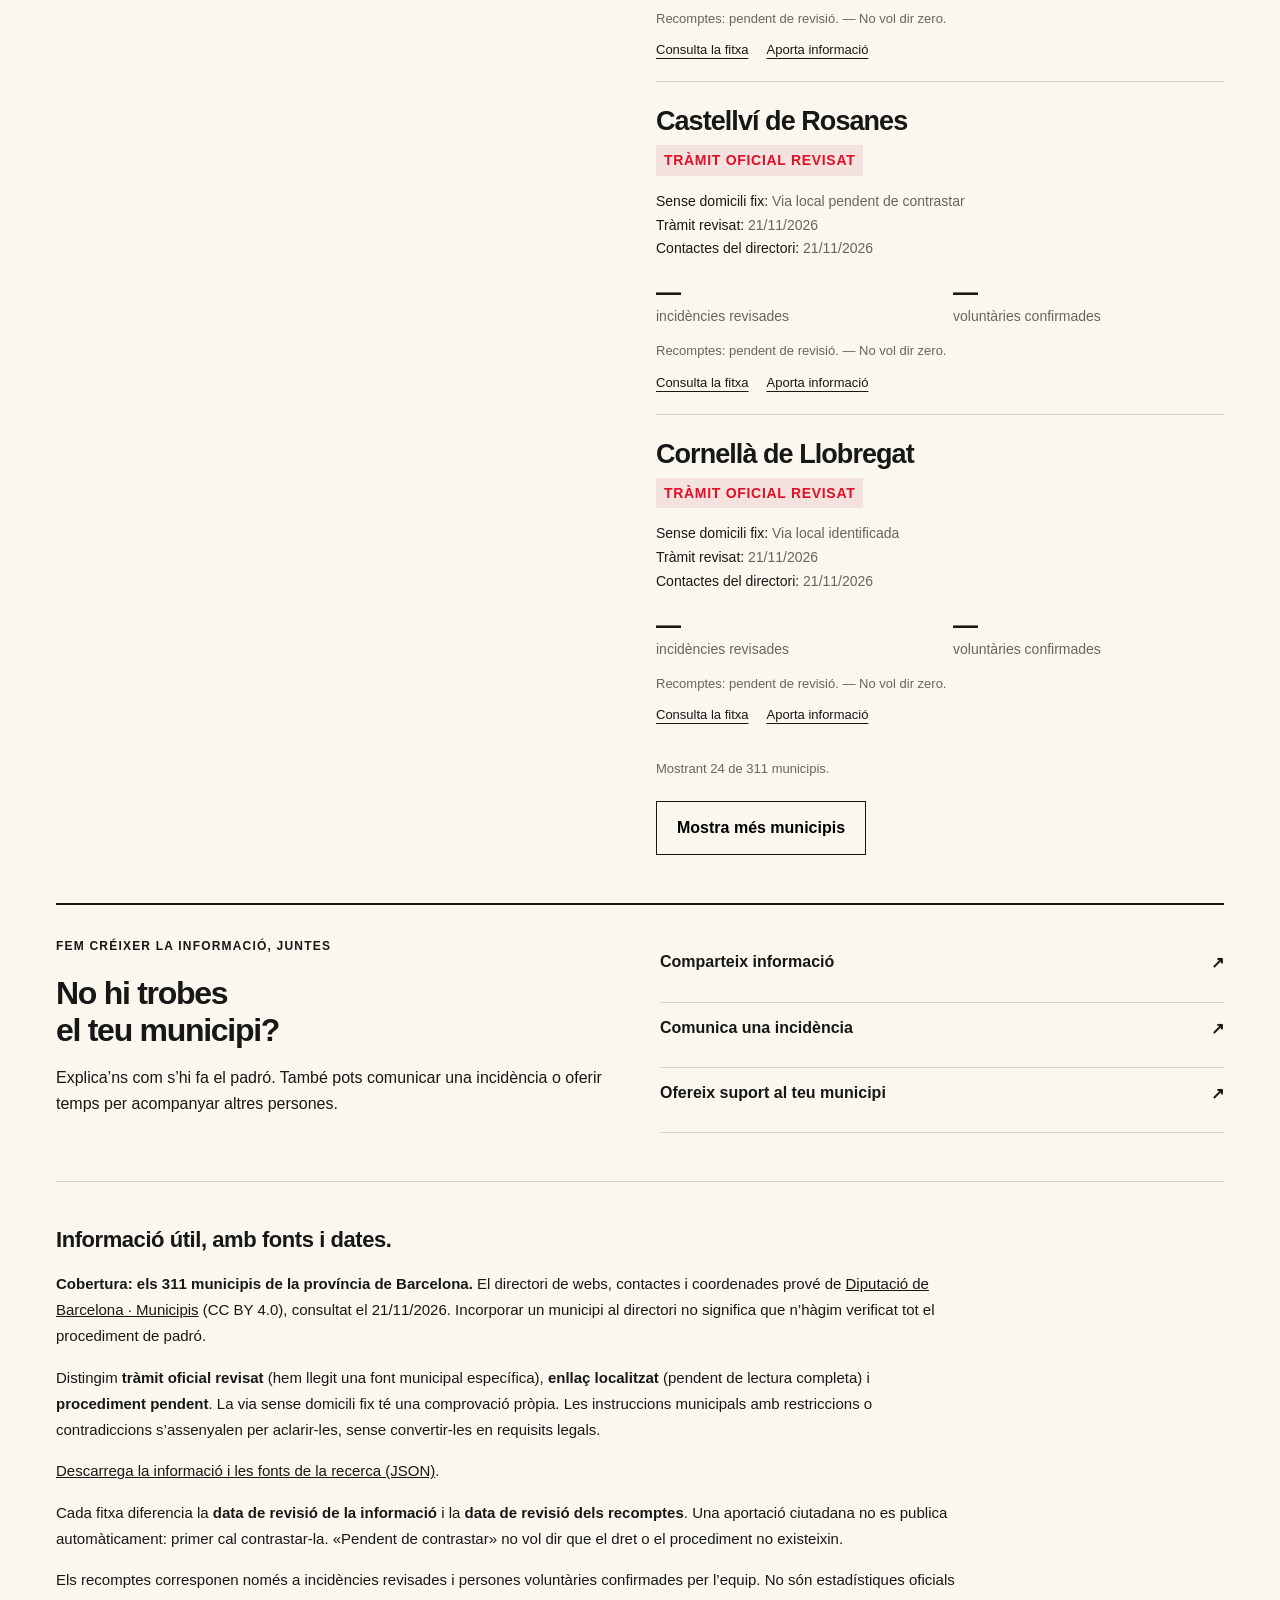
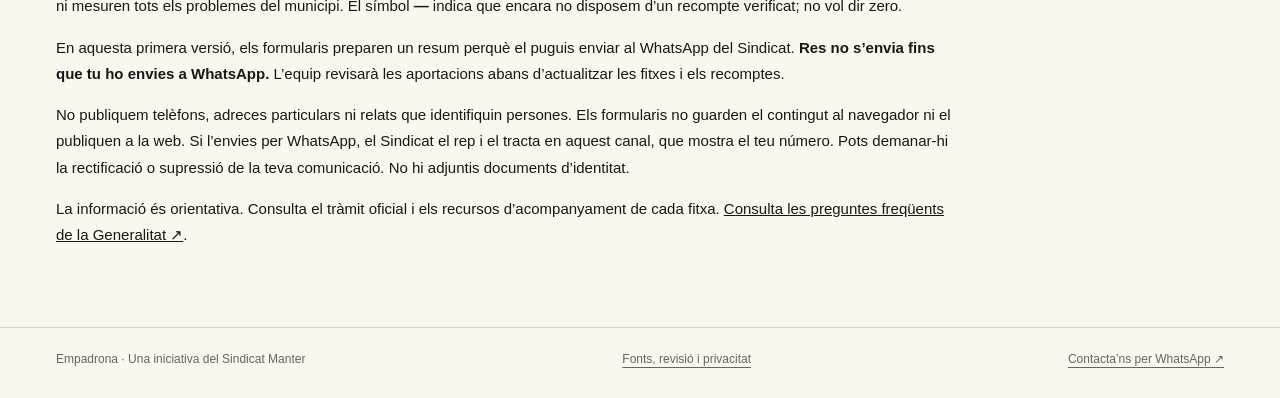
==== commit dded652b: "Expand padró portal to 311 Barcelona municipalities with documented research coverage and source dat" ====
--- a/municipis/index.html
+++ b/municipis/index.html
@@ -1 +1 @@
-<!doctype html><html lang="ca"><head><meta charset="utf-8"><meta name="viewport" content="width=device-width,initial-scale=1"><meta name="description" content="Informació municipal sobre el padró, suport comunitari i comunicació d’incidències. Una iniciativa d’Empadrona."><meta name="referrer" content="strict-origin-when-cross-origin"><title>El padró, municipi a municipi — Empadrona</title><link rel="stylesheet" href="portal.css?v=1"><link rel="stylesheet" href="vendor/leaflet.css"></head><body><a class="skip-link" href="#contingut">Salta al contingut</a><header class="portal-header"><a class="logo" href="../" aria-label="Empadrona, torna a la campanya"><img src="../logo-empadrona.png" alt="empadrona." width="327" height="62"></a><nav class="portal-nav" aria-label="Navegació principal"><a href="../">La campanya ↗</a><a href="./" aria-current="page">Municipis</a><a href="participa.html">Participa ↗</a></nav></header><main id="contingut" class="portal-main"><div class="breadcrumb"><a href="../">La campanya</a> / Municipis</div><p class="eyebrow">Informació i suport comunitari</p><h1 class="portal-heading">El padró,<br><span class="red">municipi a municipi.</span></h1><div class="intro-row"><p class="lead">Troba com empadronar-te on vius. Comparteix el que saps, explica els obstacles i ajuda a fer créixer la xarxa.</p><a class="text-link" href="participa.html?tipus=informacio">Aporta informació del teu municipi ↗</a></div><div class="overview" aria-label="Estat del portal"><div><strong id="total-municipis">12</strong><span>municipis al directori</span></div><div><strong id="total-revisats">1</strong><span>fitxa contrastada</span></div><div><strong>Oberta</strong><span>xarxa de suport</span></div></div><form class="filters" id="filters" role="search"><div><label for="municipi-search">Quin municipi busques?</label><input id="municipi-search" name="q" type="search" placeholder="Barcelona, Terrassa, Girona…" autocomplete="off"></div><div><label for="municipi-filter">Mostra</label><select id="municipi-filter" name="estat"><option value="all">Tots els municipis</option><option value="reviewed">Informació contrastada</option><option value="sdf">Via sense domicili fix localitzada</option><option value="pending">Informació pendent de contrastar</option></select></div></form><p id="result-count" class="result-count" aria-live="polite"></p><div class="explorer"><section class="map-panel" aria-label="Mapa dels municipis"><div id="municipi-map" class="map-frame" aria-label="Mapa interactiu dels municipis de Catalunya"><p class="map-placeholder">Carregant el mapa. També pots consultar tots els municipis a la llista.</p></div><div class="map-legend"><span>Informació contrastada</span><span>Pendent de contrastar</span></div><button id="reset-map" type="button" class="map-reset" hidden>Torna a veure tots els municipis</button><p class="map-note" id="map-note">Els punts indiquen municipis, mai domicilis de persones. El mapa utilitza OpenStreetMap; la llista funciona encara que el mapa no es carregui.</p></section><section aria-label="Llista de municipis" id="municipality-list"></section></div><section class="join-band"><div><p class="eyebrow">Fem créixer la informació, juntes</p><h2>No hi trobes<br>el teu municipi?</h2><p>Explica’ns com s’hi fa el padró. També pots comunicar una incidència o oferir temps per acompanyar altres persones.</p></div><div class="join-links"><a href="participa.html?tipus=informacio">Comparteix informació <span aria-hidden="true">↗</span></a><a href="participa.html?tipus=incidencia">Comunica una incidència <span aria-hidden="true">↗</span></a><a href="participa.html?tipus=voluntariat">Ofereix suport al teu municipi <span aria-hidden="true">↗</span></a></div></section><section class="method" id="com-funciona"><h2>Informació útil, amb fonts i dates.</h2><p>Cada fitxa diferencia la <strong>data de revisió de la informació</strong> i la <strong>data de revisió dels recomptes</strong>. Una aportació ciutadana no es publica automàticament: primer cal contrastar-la. «Pendent de contrastar» no vol dir que el dret o el procediment no existeixin.</p><p>Els recomptes corresponen només a incidències revisades i persones voluntàries confirmades per l’equip. No són estadístiques oficials ni mesuren tots els problemes del municipi. El símbol <strong>—</strong> indica que encara no disposem d’un recompte verificat; no vol dir zero.</p><p>En aquesta primera versió, els formularis preparen un resum perquè el puguis enviar al WhatsApp del Sindicat. <strong>Res no s’envia fins que tu ho envies a WhatsApp.</strong> L’equip revisarà les aportacions abans d’actualitzar les fitxes i els recomptes.</p><p>No publiquem telèfons, adreces particulars ni relats que identifiquin persones. Els formularis no guarden el contingut al navegador ni el publiquen a la web. Si l’envies per WhatsApp, el Sindicat el rep i el tracta en aquest canal, que mostra el teu número. Pots demanar-hi la rectificació o supressió de la teva comunicació. No hi adjuntis documents d’identitat.</p><p>La informació és orientativa. Consulta el tràmit oficial i els recursos d’acompanyament de cada fitxa. <a href="https://igualtat.gencat.cat/ca/ambits-dactuacio/drets-humans-i-igualtat-de-tracte/lempadronament/preguntes-frequents/" target="_blank" rel="noopener noreferrer">Consulta les preguntes freqüents de la Generalitat ↗</a>.</p></section><noscript><p class="notice">Activa JavaScript per cercar i veure les fitxes. Mentrestant, pots consultar <a href="https://seuelectronica.ajuntament.barcelona.cat/APPS/portaltramits/ca/ciudadano/descripcio/T135i/default.html">el tràmit oficial de Barcelona</a> o <a href="https://wa.me/message/YTVZVM6U35NHD1">contactar amb el Sindicat per WhatsApp</a>.</p></noscript></main><footer class="portal-footer"><span>Empadrona · Una iniciativa del Sindicat Manter</span><a href="./#com-funciona">Fonts, revisió i privacitat</a><a href="https://wa.me/message/YTVZVM6U35NHD1">Contacta’ns per WhatsApp ↗</a></footer><script src="vendor/leaflet.js" defer></script><script type="module" src="portal.js?v=1"></script></body></html>+<!doctype html><html lang="ca"><head><meta charset="utf-8"><meta name="viewport" content="width=device-width,initial-scale=1"><meta name="description" content="Informació municipal sobre el padró, suport comunitari i comunicació d’incidències. Una iniciativa d’Empadrona."><meta name="referrer" content="strict-origin-when-cross-origin"><title>El padró, municipi a municipi — Empadrona</title><link rel="stylesheet" href="portal.css?v=20261121"><link rel="stylesheet" href="vendor/leaflet.css"></head><body><a class="skip-link" href="#contingut">Salta al contingut</a><header class="portal-header"><a class="logo" href="../" aria-label="Empadrona, torna a la campanya"><img src="../logo-empadrona.png" alt="empadrona." width="327" height="62"></a><nav class="portal-nav" aria-label="Navegació principal"><a href="../">La campanya ↗</a><a href="./" aria-current="page">Municipis</a><a href="participa.html">Participa ↗</a></nav></header><main id="contingut" class="portal-main"><div class="breadcrumb"><a href="../">La campanya</a> / Municipis</div><p class="eyebrow">Informació i suport comunitari</p><h1 class="portal-heading">El padró,<br><span class="red">municipi a municipi.</span></h1><div class="intro-row"><p class="lead">Troba com empadronar-te on vius. Comparteix el que saps, explica els obstacles i ajuda a fer créixer la xarxa.</p><a class="text-link" href="participa.html?tipus=informacio">Aporta informació del teu municipi ↗</a></div><div class="overview" aria-label="Estat del portal"><div><strong id="total-municipis">311</strong><span>municipis de Barcelona al directori</span></div><div><strong id="total-revisats">—</strong><span>tràmits oficials revisats</span></div><div><strong id="total-pendents">—</strong><span>tràmits pendents de contrastar</span></div></div><p class="small">Directori de la Diputació consultat el <time datetime="2026-11-21">21/11/2026</time>. La revisió del tràmit i la via sense domicili fix s’indiquen separadament a cada fitxa.</p><form class="filters" id="filters" role="search"><div><label for="municipi-search">Quin municipi busques?</label><input id="municipi-search" name="q" type="search" placeholder="Barcelona, Terrassa, Girona…" autocomplete="off"></div><div><label for="province-filter">Àmbit</label><select id="province-filter" name="ambit"><option value="barcelona">Província de Barcelona · 311 municipis</option><option value="all">Tot el directori · inclou altres províncies</option></select></div><div><label for="municipi-filter">Mostra</label><select id="municipi-filter" name="estat"><option value="all">Tots els municipis</option><option value="reviewed">Tràmit oficial revisat</option><option value="sdf">Via sense domicili fix localitzada</option><option value="pending">Tràmit pendent de contrastar</option><option value="clarify">Informació amb punts a aclarir</option></select></div></form><p id="result-count" class="result-count" aria-live="polite"></p><div class="explorer"><section class="map-panel" aria-label="Mapa dels municipis"><div id="municipi-map" class="map-frame" aria-label="Mapa interactiu dels municipis de Catalunya"><p class="map-placeholder">Carregant el mapa. També pots consultar tots els municipis a la llista.</p></div><div class="map-legend"><span>Tràmit oficial revisat</span><span>Pendent de contrastar</span></div><button id="reset-map" type="button" class="map-reset" hidden>Torna a veure tots els municipis</button><p class="map-note" id="map-note">Els punts indiquen municipis, mai domicilis de persones. El mapa utilitza OpenStreetMap; la llista funciona encara que el mapa no es carregui.</p></section><section aria-label="Llista de municipis"><div id="municipality-list"></div><p id="page-status" class="small" aria-live="polite"></p><button id="show-more" class="secondary-button" type="button" hidden>Mostra més municipis</button></section></div><section class="join-band"><div><p class="eyebrow">Fem créixer la informació, juntes</p><h2>No hi trobes<br>el teu municipi?</h2><p>Explica’ns com s’hi fa el padró. També pots comunicar una incidència o oferir temps per acompanyar altres persones.</p></div><div class="join-links"><a href="participa.html?tipus=informacio">Comparteix informació <span aria-hidden="true">↗</span></a><a href="participa.html?tipus=incidencia">Comunica una incidència <span aria-hidden="true">↗</span></a><a href="participa.html?tipus=voluntariat">Ofereix suport al teu municipi <span aria-hidden="true">↗</span></a></div></section><section class="method" id="com-funciona"><h2>Informació útil, amb fonts i dates.</h2><p><strong>Cobertura: els 311 municipis de la província de Barcelona.</strong> El directori de webs, contactes i coordenades prové de <a href="https://do.diba.cat/api/dataset/municipis/format/json">Diputació de Barcelona · Municipis</a> (CC BY 4.0), consultat el 21/11/2026. Incorporar un municipi al directori no significa que n’hàgim verificat tot el procediment de padró.</p><p>Distingim <strong>tràmit oficial revisat</strong> (hem llegit una font municipal específica), <strong>enllaç localitzat</strong> (pendent de lectura completa) i <strong>procediment pendent</strong>. La via sense domicili fix té una comprovació pròpia. Les instruccions municipals amb restriccions o contradiccions s’assenyalen per aclarir-les, sense convertir-les en requisits legals.</p><p><a href="recerca.json" download>Descarrega la informació i les fonts de la recerca (JSON)</a>.</p><p>Cada fitxa diferencia la <strong>data de revisió de la informació</strong> i la <strong>data de revisió dels recomptes</strong>. Una aportació ciutadana no es publica automàticament: primer cal contrastar-la. «Pendent de contrastar» no vol dir que el dret o el procediment no existeixin.</p><p>Els recomptes corresponen només a incidències revisades i persones voluntàries confirmades per l’equip. No són estadístiques oficials ni mesuren tots els problemes del municipi. El símbol <strong>—</strong> indica que encara no disposem d’un recompte verificat; no vol dir zero.</p><p>En aquesta primera versió, els formularis preparen un resum perquè el puguis enviar al WhatsApp del Sindicat. <strong>Res no s’envia fins que tu ho envies a WhatsApp.</strong> L’equip revisarà les aportacions abans d’actualitzar les fitxes i els recomptes.</p><p>No publiquem telèfons, adreces particulars ni relats que identifiquin persones. Els formularis no guarden el contingut al navegador ni el publiquen a la web. Si l’envies per WhatsApp, el Sindicat el rep i el tracta en aquest canal, que mostra el teu número. Pots demanar-hi la rectificació o supressió de la teva comunicació. No hi adjuntis documents d’identitat.</p><p>La informació és orientativa. Consulta el tràmit oficial i els recursos d’acompanyament de cada fitxa. <a href="https://igualtat.gencat.cat/ca/ambits-dactuacio/drets-humans-i-igualtat-de-tracte/lempadronament/preguntes-frequents/" target="_blank" rel="noopener noreferrer">Consulta les preguntes freqüents de la Generalitat ↗</a>.</p></section><noscript><p class="notice">Activa JavaScript per cercar i veure les fitxes. Mentrestant, pots consultar <a href="https://seuelectronica.ajuntament.barcelona.cat/APPS/portaltramits/ca/ciudadano/descripcio/T135i/default.html">el tràmit oficial de Barcelona</a> o <a href="https://wa.me/message/YTVZVM6U35NHD1">contactar amb el Sindicat per WhatsApp</a>.</p></noscript></main><footer class="portal-footer"><span>Empadrona · Una iniciativa del Sindicat Manter</span><a href="./#com-funciona">Fonts, revisió i privacitat</a><a href="https://wa.me/message/YTVZVM6U35NHD1">Contacta’ns per WhatsApp ↗</a></footer><script src="vendor/leaflet.js" defer></script><script type="module" src="portal.js?v=20261121"></script></body></html>
--- a/municipis/portal.css
+++ b/municipis/portal.css
@@ -1,4 +1,8 @@
 @import url('../style.css?v=12');
+.link-arrow{display:inline-block;width:1em;height:1em;vertical-align:-.12em;flex:none;overflow:visible}.link-arrow path{fill:none;stroke:currentColor;stroke-width:1.8;stroke-linecap:square;stroke-linejoin:miter}
 .skip-link{position:absolute;top:-100px;left:20px;z-index:9999;background:var(--paper);padding:12px}.skip-link:focus{top:8px}.portal-header{min-height:100px}.portal-nav{display:flex;gap:24px;align-items:center;flex-wrap:wrap}.portal-nav a{font-size:14px;text-decoration:none;padding:12px 0}.portal-nav a[aria-current]{border-bottom:2px solid var(--red)}.portal-nav a:hover{color:var(--red)}.portal-main,.portal-footer{max-width:1280px;margin:auto;padding-inline:clamp(24px,4.4vw,56px)}.portal-main{padding-block:32px 64px}.breadcrumb{font-size:13px;color:var(--muted);margin-bottom:36px}.breadcrumb a{text-underline-offset:4px}.eyebrow{font-size:12px;letter-spacing:.1em;font-weight:700;text-transform:uppercase;margin:0 0 18px}.portal-heading{font-size:clamp(42px,5.8vw,76px);line-height:1.03;letter-spacing:-.055em;max-width:940px;margin-bottom:24px}.red{color:var(--red)}.lead{font-size:20px;line-height:1.55;max-width:710px;margin:0}.intro-row{display:flex;gap:32px;justify-content:space-between;align-items:end;margin-bottom:40px}.intro-row .text-link{flex:none}.text-link{font-weight:700;font-size:14px;text-underline-offset:5px;line-height:1.6}.text-link:hover{color:var(--red)}.overview{display:flex;gap:32px;border-top:1px solid var(--rule);border-bottom:1px solid var(--rule);padding:20px 0;margin:32px 0 0;flex-wrap:wrap}.overview strong{font-size:30px;letter-spacing:-.04em;margin-right:8px}.overview span{font-size:13px;color:var(--muted)}.filters{display:grid;grid-template-columns:1fr 280px;gap:16px;margin:32px 0 24px}label,.field-label{font-size:14px;font-weight:700;display:block;margin-bottom:8px}input,select,textarea{font:inherit;font-size:16px;color:var(--ink);background:transparent;border:1px solid #9d978c;border-radius:0;padding:14px;width:100%;min-height:50px}input:focus,select:focus,textarea:focus{outline:2px solid var(--red);outline-offset:2px}textarea{resize:vertical;line-height:1.6}input[type=checkbox]{width:20px;min-height:20px;height:20px;accent-color:var(--red);flex:none}input[type=search]{padding-left:16px}small,.small{font-size:13px;line-height:1.6;color:var(--muted)}.result-count{font-size:13px;color:var(--muted);margin:0 0 16px}.explorer{display:grid;grid-template-columns:1fr 1fr;gap:32px;align-items:start}.map-panel{position:sticky;top:20px}.map-frame{height:520px;width:100%;border:1px solid var(--rule);background:#e8e4d9;position:relative}.map-frame .leaflet-tile-pane{filter:grayscale(1) contrast(.92)}.map-frame .leaflet-popup-content-wrapper,.map-frame .leaflet-popup-tip{background:var(--paper);color:var(--ink);border-radius:0}.map-frame .leaflet-popup-content{font-family:var(--sans);line-height:1.6;min-width:175px}.map-frame .leaflet-popup-content a{color:var(--red);font-weight:700}.map-frame .leaflet-control-attribution{font-size:10px}.map-frame .leaflet-control-attribution a{color:#333}.map-pin{background:transparent;border:0}.map-pin span{display:block;width:18px;height:18px;border:3px solid var(--paper);border-radius:50%;background:var(--ink);box-shadow:0 0 0 1px var(--ink)}.map-pin.reviewed span{background:var(--red);box-shadow:0 0 0 1px var(--red)}.map-pin:focus-visible{outline:3px solid var(--red);outline-offset:6px}.map-legend{display:flex;gap:20px;padding:14px 0;flex-wrap:wrap;font-size:12px}.map-legend span:before{content:'';width:8px;height:8px;border-radius:50%;display:inline-block;background:var(--red);margin-right:7px}.map-legend span:last-child:before{background:var(--ink)}.map-note{margin:0;font-size:12px;line-height:1.6;color:var(--muted)}.map-placeholder{padding:24px;max-width:360px;line-height:1.6}.map-reset{border:0;padding:8px 0;background:none;font-size:13px;text-decoration:underline;text-underline-offset:4px}.municipality-card{border-top:1px solid var(--rule);padding:24px 0}.municipality-card:first-child{border-top:2px solid var(--ink)}.card-top{display:flex;justify-content:space-between;gap:16px}.card-top h2{font-size:27px;letter-spacing:-.035em;line-height:1.15;margin:0 0 8px}.card-top h2 a{text-decoration:none}.card-top h2 a:hover{color:var(--red)}.card-top .arrow{font-size:26px}.tag{font-size:11px;text-transform:uppercase;letter-spacing:.05em;font-weight:700;display:inline-block;padding:5px 8px;background:#e9e5dc;color:#504c45}.tag.verified{color:var(--red);background:#f4e2df}.card-meta{font-size:13px;line-height:1.7;margin:14px 0;color:var(--muted)}.card-meta b{color:var(--ink);font-weight:500}.counts{display:flex;gap:26px;margin:16px 0}.counts div{flex:1}.counts strong{font-size:25px;display:block;line-height:1.2}.counts span{font-size:12px;color:var(--muted)}.card-actions{display:flex;gap:18px;flex-wrap:wrap}.card-actions a{font-size:13px;text-underline-offset:4px}.empty-state{border-top:2px solid var(--ink);padding:26px 0;line-height:1.6}.join-band{margin-top:48px;border-top:2px solid var(--ink);padding-top:32px;display:grid;grid-template-columns:1fr 1fr;gap:40px}.join-band h2,.section-heading{font-size:32px;letter-spacing:-.04em;line-height:1.15;margin:0 0 16px}.join-band p{line-height:1.65;margin-top:0}.join-links{display:grid;gap:0}.join-links a{border-bottom:1px solid var(--rule);padding:16px 0;text-decoration:none;display:flex;justify-content:space-between;font-size:16px;font-weight:700}.join-links a:hover{color:var(--red)}.method{margin:48px 0 0;padding-top:26px;border-top:1px solid var(--rule)}.method h2{font-size:22px;letter-spacing:-.02em}.method p,.method li{font-size:15px;line-height:1.75;max-width:900px}.portal-footer{padding-block:24px 32px;border-top:1px solid var(--rule);display:flex;gap:24px;justify-content:space-between;flex-wrap:wrap;font-size:12px;color:var(--muted)}.portal-footer a{text-underline-offset:4px}.notice{border-left:3px solid var(--red);padding:16px 20px;background:#eeeae1;font-size:15px;line-height:1.65;margin:24px 0}.notice p{margin:0}.detail-grid{display:grid;grid-template-columns:minmax(0,1fr) 300px;gap:64px;margin-top:40px}.detail-content h2{font-size:27px;letter-spacing:-.035em;margin:36px 0 16px}.detail-content h2:first-child{margin-top:0}.detail-content p,.detail-content li{font-size:17px;line-height:1.75}.detail-content li{margin-bottom:8px}.detail-content ol,.detail-content ul{padding-left:22px}.detail-content a{overflow-wrap:anywhere;text-underline-offset:4px}.detail-content details{border-bottom:1px solid var(--rule);padding:18px 0}.detail-content summary{font-size:18px;font-weight:700;cursor:pointer;line-height:1.5}.detail-content details p{margin-bottom:4px}.detail-aside{border-top:2px solid var(--ink);align-self:start;padding-top:20px;position:sticky;top:24px}.detail-aside h2{font-size:20px;margin-top:0}.detail-aside dl{margin:0}.detail-aside dt{font-size:12px;color:var(--muted);margin:20px 0 6px}.detail-aside dd{margin:0;font-size:16px;line-height:1.5}.detail-aside .join-links{margin-top:24px}.detail-aside .join-links a{font-size:14px}.form-layout{display:grid;grid-template-columns:minmax(0,720px) 1fr;gap:64px;margin-top:36px}.form-field{margin-bottom:24px}.form-field small{display:block;margin-top:7px}.form-tabs{display:flex;gap:24px;flex-wrap:wrap;border-bottom:1px solid var(--rule);margin:28px 0 32px}.form-tabs a{font-size:14px;padding:12px 0;text-decoration:none}.form-tabs a[aria-current]{border-bottom:3px solid var(--red);font-weight:700}.checkbox-label{display:flex;gap:12px;font-weight:400;line-height:1.65;font-size:14px;align-items:start}.checkbox-label input{margin-top:2px}.submit-button{border:0;cursor:pointer}.form-aside{font-size:14px;line-height:1.75;border-top:2px solid var(--ink);padding-top:20px}.form-aside h2{font-size:21px;margin-top:0}.message-result{border-top:2px solid var(--ink);margin-top:36px;padding-top:24px}.message-result h2{font-size:26px;margin-top:0}.message-result textarea{font-size:14px;background:#f0ece3}.message-actions{display:flex;gap:16px;align-items:center;flex-wrap:wrap;margin:20px 0}.secondary-button{background:none;border:1px solid var(--ink);font-weight:700;min-height:54px;padding:12px 20px}.full-url{display:block;font-size:13px;overflow-wrap:anywhere;line-height:1.8}.home-portal-footer{width:min(100%,1280px);margin:auto;padding:20px clamp(24px,4.4vw,56px) 28px;display:flex;gap:24px;flex-wrap:wrap;color:var(--muted)}.home-portal-footer a{font-size:13px;text-underline-offset:5px}.home-portal-footer a:hover{color:var(--red)}[hidden]{display:none!important}
 @media(max-width:950px){.detail-grid{gap:32px;grid-template-columns:minmax(0,1fr) 250px}.form-layout{gap:32px}.explorer{gap:24px}.card-top h2{font-size:24px}.map-frame{height:480px}}
 @media(max-width:760px){.portal-header{gap:12px;flex-wrap:wrap;padding-block:16px}.portal-nav{gap:20px}.portal-nav a{font-size:13px;padding:8px 0}.portal-main{padding-top:24px}.breadcrumb{margin-bottom:28px}.intro-row{display:block;margin-bottom:24px}.intro-row .text-link{display:inline-block;margin-top:20px}.lead{font-size:18px}.overview{gap:24px}.overview strong{font-size:25px}.filters{grid-template-columns:1fr;margin-top:24px}.explorer{grid-template-columns:1fr}.map-panel{position:static}.map-frame{height:330px}.municipality-card{padding-block:22px}.join-band,.detail-grid,.form-layout{grid-template-columns:1fr;gap:28px}.detail-aside{position:static;grid-row:1}.detail-aside dl{display:grid;grid-template-columns:1fr 1fr;gap:0 20px}.detail-aside dt{margin-top:14px}.detail-aside .join-links{margin-top:18px}.detail-content p,.detail-content li{font-size:16px}.form-tabs{gap:18px}.form-tabs a{font-size:13px}.form-aside{grid-row:1}.form-aside p{margin-block:8px}.join-band{margin-top:32px}.portal-heading{font-size:clamp(40px,9vw,60px)}.portal-footer{gap:16px}}
+
+.filters{grid-template-columns:minmax(0,1.2fr) minmax(0,1fr) minmax(0,1fr)}.tag.located{background:#e9e5dc;color:#504c45}.research-note{font-size:14px;line-height:1.65;color:var(--muted)}.contact-box{border-top:1px solid var(--rule);padding-top:20px;margin-top:24px}.source-list li{margin-bottom:12px}.review-alert{border-left:3px solid var(--red);padding:16px 20px;background:#f4e5df;margin:24px 0;font-size:16px;line-height:1.7}.directory-date{font-size:14px;line-height:1.6}.fitxa-action{margin-block:24px}.procedure-list{margin:16px 0}.map-pin .pending-dot{background:var(--ink)}#show-more{margin-top:8px}input,select,textarea{min-width:0}@media(max-width:950px){.filters{grid-template-columns:1fr 1fr}.filters>div:first-child{grid-column:1/-1}}@media(max-width:760px){.filters{grid-template-columns:1fr}.filters>div:first-child{grid-column:auto}}
+.card-meta,.counts span,.detail-aside dt,.form-tabs a,.overview span{font-size:14px}.tag{font-size:14px;line-height:1.45}.review-alert p:last-child{margin-bottom:0}
